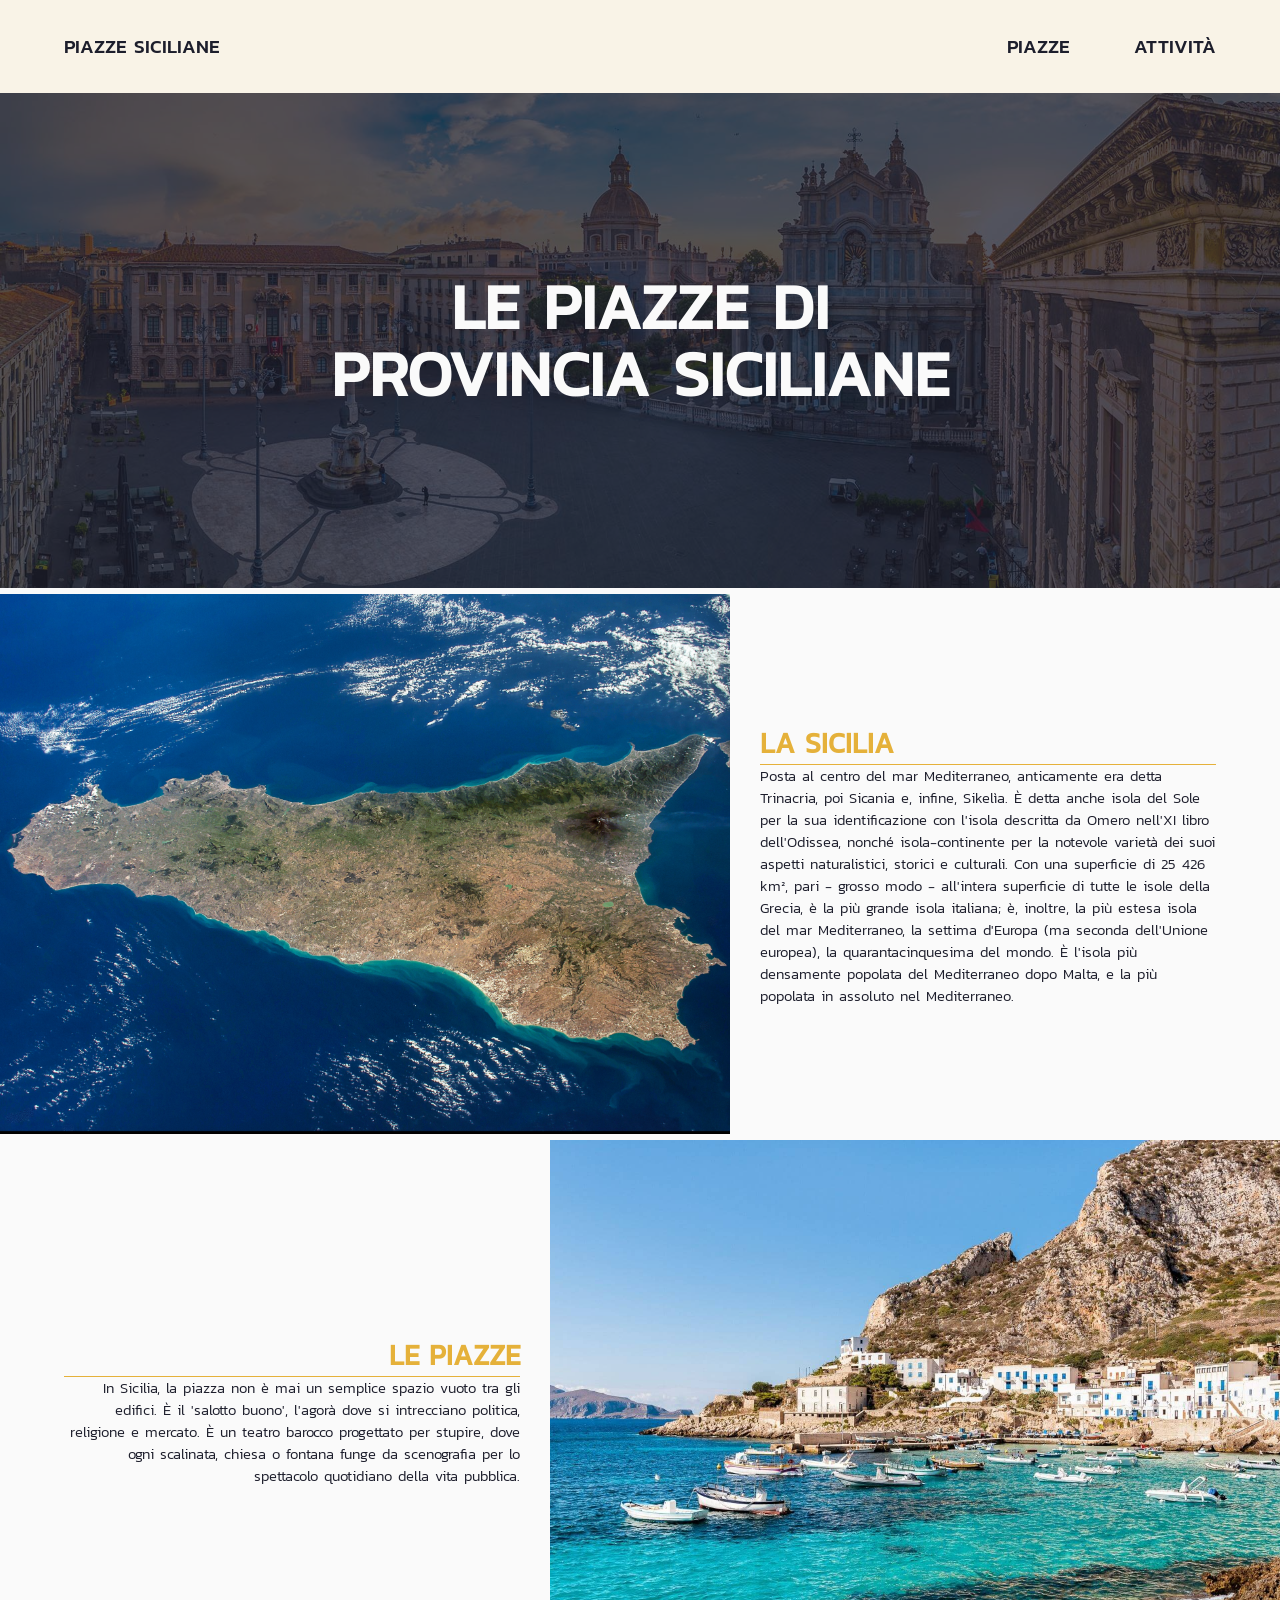
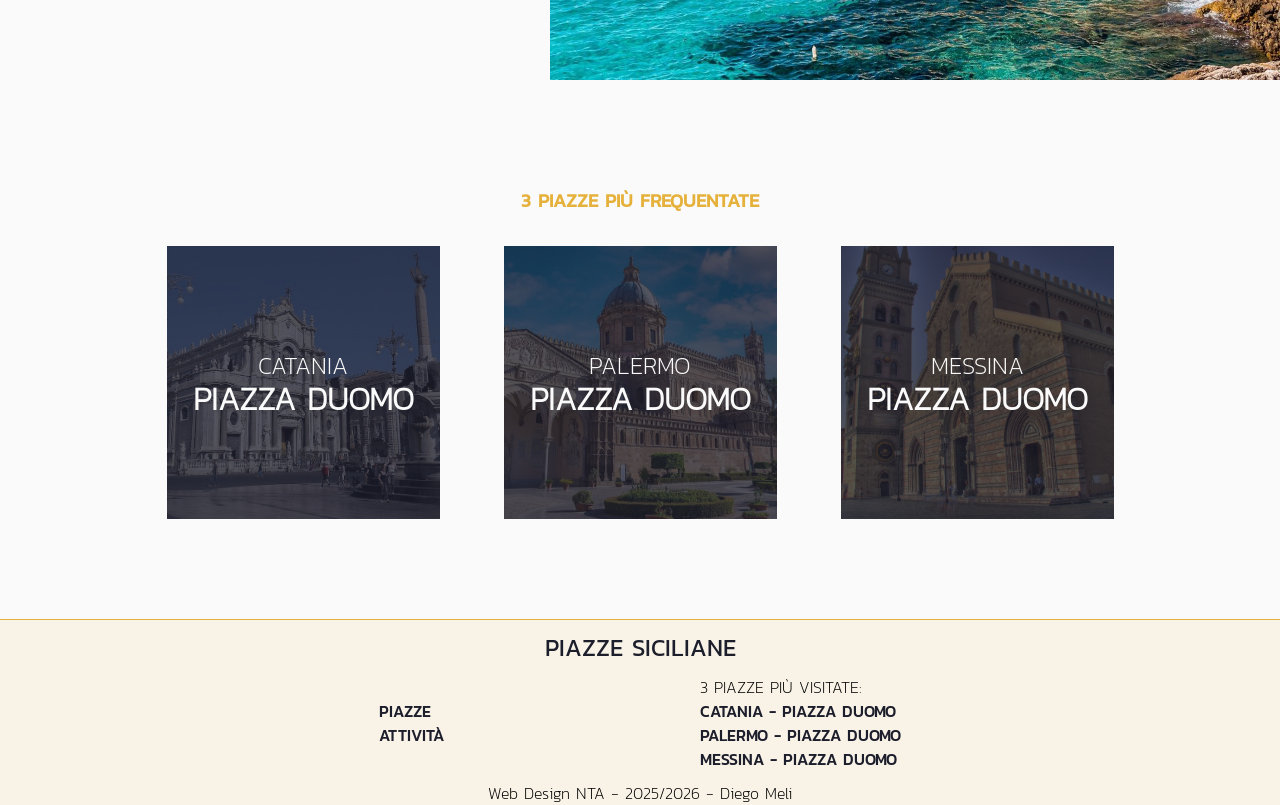
==== index.html @ 38289d0e "responsive" ====
<!DOCTYPE html>
<html lang="en">
<head>
    <meta charset="UTF-8">
    <meta name="viewport" content="width=device-width, initial-scale=1.0">
    <title>Home</title>
    <link rel="stylesheet" href="style.css">
</head>
<body>
    <nav>
        <div class="nav_logo">
            <a href="index.html">Piazze siciliane</a>
        </div>
        <div class="nav_link">
            <ul>
                <li><a href="piazze.html">Piazze</a></li>
                <li><a href="attivita.html">Attività</a></li>
            </ul>
        </div>
    </nav>
    <header>
        <img src="img/HOME_HERO.jpg" alt="">
        <h1>Le piazze di<br>provincia siciliane</h1>
    </header>
    <section class="info">
        <section class="info_dx">
            <img src="img/Cloudless_Sicily.jpg" alt="">
            <div class="info_dx_txt">
                <h1>La Sicilia</h1>
                <hr>
                <p>
                    Posta al centro del mar Mediterraneo, anticamente era detta Trinacria, poi Sicania e, infine, Sikelìa. 
                    È detta anche isola del Sole per la sua identificazione con l'isola descritta 
                    da Omero nell'XI libro dell'Odissea, nonché isola-continente per la notevole varietà dei suoi aspetti 
                    naturalistici, storici e culturali. Con una superficie di 25 426 km², pari - grosso modo - 
                    all'intera superficie di tutte le isole della Grecia, è la più grande isola italiana; 
                    è, inoltre, la più estesa isola del mar Mediterraneo, la settima d'Europa 
                    (ma seconda dell'Unione europea), la quarantacinquesima del mondo. 
                    È l'isola più densamente popolata del Mediterraneo dopo Malta, e la più popolata in 
                    assoluto nel Mediterraneo.
                </p>
            </div>
        </section>
        <section class="info_sx">
            <div class="info_sx_txt">
                <h1>Le piazze</h1>
                <hr>
                <p>
                    In Sicilia, la piazza non è mai un semplice spazio vuoto tra gli edifici. 
                    È il 'salotto buono', l'agorà dove si intrecciano politica, religione e mercato. 
                    È un teatro barocco progettato per stupire, dove ogni scalinata, chiesa o fontana funge 
                    da scenografia per lo spettacolo quotidiano della vita pubblica.
                </p>
            </div>
            <img src="img/visitare-la-sicilia.jpg" alt="">
        </section>
        <section class="piazze_importanti">
            <h1>3 Piazze più frequentate</h1>
            <div class="piazze">
                <article class="card">
                    <img src="img/piazzaduomocatania.jpg" alt="">
                    <a href="piazze/catania_piazza_duomo.html">
                        <p>Catania</p>
                        <h1>Piazza Duomo</h1>
                    </a>
                </article>
                <article class="card">
                    <img src="img/pianadellacattedralepalermo.jpg" alt="">
                    <a href="piazze/palermo_piana_cattedrale.html">
                        <p>Palermo</p>
                        <h1>Piazza Duomo</h1>
                    </a>
                </article>
                <article class="card">
                    <img src="img/piazzaduomomessina.webp" alt="">
                    <a href="piazze/messina_piazza_duomo.html">
                        <p>Messina</p>
                        <h1>Piazza Duomo</h1>
                    </a>
                </article>
            </div>
        </section>
    </section>
    <footer>
        <div class="footer_logo">
            <a href="index.html">Piazze siciliane</a>
        </div>
        <div class="footer_link">
            <div class="footer_link_pages">
                <a href="piazze.html">Piazze</a>
                <a href="attivita.html">Attività</a>
            </div>
            <div class="footer_link_piazze">
                <p>3 piazze più visitate:</p>
                <a href="">Catania - Piazza Duomo</a>
                <a href="">Palermo - Piazza Duomo</a>
                <a href="">Messina - Piazza Duomo</a>
            </div>
        </div>
        <p>Web Design NTA - 2025/2026 - Diego Meli</p>
    </footer>
</body>
</html>
---- style.css ----
@font-face {
    font-family: 'Kanit Regular';
    font-style: normal;
    font-weight: normal;
    src: local('Kanit Regular'), url('fonts/Kanit-Regular.woff') format('woff');
    }
    
    @font-face {
    font-family: 'Kanit ExtraLight';
    font-style: normal;
    font-weight: normal;
    src: local('Kanit ExtraLight'), url('fonts/Kanit-ExtraLight.woff') format('woff');
    }

    @font-face {
    font-family: 'Kanit Light';
    font-style: normal;
    font-weight: normal;
    src: local('Kanit Light'), url('fonts/Kanit-Light.woff') format('woff');
    }
    
    @font-face {
    font-family: 'Kanit Medium';
    font-style: normal;
    font-weight: normal;
    src: local('Kanit Medium'), url('fonts/Kanit-Medium.woff') format('woff');
    }
    
:root {
  --bg_color: #FAFAFA;
  --main_color: #1D1E2C;
  --secondary_color: #E5B13A;
}

* {
	box-sizing: border-box;
    -webkit-font-smoothing: antialiased;
    -moz-osx-font-smoothing: grayscale;
}

html {
	box-sizing: border-box; /* il comportamento di default è content-box, con border-box, larghezza e altezza includono anche il padding e i bordi, rendendo più intutivo il calcolo delle dimensioni */
    background-color: var(--bg_color);
}

body {
    margin: 0;
    font-family: 'Kanit Medium' ,system-ui, -apple-system, BlinkMacSystemFont, 'Segoe UI', Roboto, Oxygen, Ubuntu, Cantarell, 'Open Sans', 'Helvetica Neue', sans-serif;
}

h1, h2, h3, h4, h5, h6, p, ul, ol, hr {
    margin: 0;
    padding: 0;
}

ul {
    list-style-type: none;
}

img {
    max-width: 100%;
    display: block;
}

.contenitore {
	max-width: 1100px; /* o quello che volete */
	margin: 0 auto; /* per centrare quel contenitore nella pagina */
}

nav a {
    text-decoration: none;
    color: var(--main_color);
}

nav {
    text-transform: uppercase;
    display: flex;
    justify-content: space-between;
    align-items: center;
    padding: 32px 64px;
    font-size: 1.2rem;
    background-color: color-mix(in srgb, var(--secondary_color) 10%, transparent);
}

.nav_link ul {
    display: flex;
    gap: 64px;
}

.nav_link li:hover {
    text-decoration: underline;
}

header {
    position: relative;
    display: grid;
    grid-template-rows: 55vh;
    align-items: center;
    justify-content: center;
    overflow: hidden;
}

header img {
    grid-area: 1 / 1;
    width: 100%;
    object-fit: cover;
}

header h1 {
    grid-area: 1 / 1;
    z-index: 2;
    text-align: center;
    color: var(--bg_color);
    text-transform: uppercase;
    font-size: 5vw;
    line-height: 104%;
    letter-spacing: 0%;
    font-family: 'Kanit Regular' ,system-ui, -apple-system, BlinkMacSystemFont, 'Segoe UI', Roboto, Oxygen, Ubuntu, Cantarell, 'Open Sans', 'Helvetica Neue', sans-serif;
}

header::after {
    content: '';
    grid-area: 1 / 1;
    z-index: 1;
    width: 100%;
    height: 100%;
    background-color: color-mix(in srgb, var(--main_color) 75%, transparent);
}

.info {
    display: flex;
    flex-direction: column;
    gap: 6px;
    padding-top: 6px;
}

.info hr {
    background-color: var(--secondary_color);
    border: none;
    height: 1px;
}

.info_dx {
    display: flex;
    align-items: center;
    height: 60vh;
    gap: 30px;
    padding-right: 64px;
}

.info_dx img {
    height: 100%;
    width: 60%;
    object-fit: cover;
}

.info_dx_txt {
    width: 40%;
}

.info_sx {
    display: flex;
    align-items: center;
    justify-content: right;
    height: 60vh;
    gap: 30px;
    padding-left: 64px;
}

.info_sx img {
    height: 100%;
    width: 60%;
    object-fit: cover;
}

.info_sx_txt {
    text-align: right;
    width: 40%;
}

.info_dx_txt h1, .info_sx_txt h1 {
    font-family: 'Kanit Regular' ,system-ui, -apple-system, BlinkMacSystemFont, 'Segoe UI', Roboto, Oxygen, Ubuntu, Cantarell, 'Open Sans', 'Helvetica Neue', sans-serif;
    font-size: 2.2vw;
    text-transform: uppercase;
    color: var(--secondary_color);
    letter-spacing: 0%;
}

.info_dx_txt p, .info_sx_txt p {
    font-family: 'Kanit Light' ,system-ui, -apple-system, BlinkMacSystemFont, 'Segoe UI', Roboto, Oxygen, Ubuntu, Cantarell, 'Open Sans', 'Helvetica Neue', sans-serif;
    font-size: 1.15vw;
    color: var(--main_color);
    letter-spacing: 0%;
}

.piazze_importanti {
    display: flex;
    flex-direction: column;
    gap: 32px;
    align-items: center;
    justify-content: center;
    padding: 100px;
}

.piazze_importanti {
    text-transform: uppercase;
    color: var(--secondary_color);
    font-family: 'Kanit Regular', system-ui, -apple-system, BlinkMacSystemFont, 'Segoe UI', Roboto, Oxygen, Ubuntu, Cantarell, 'Open Sans', 'Helvetica Neue', sans-serif;
}

.piazze {
    display: flex;
    gap: 64px;
    align-items: center;
    justify-content: center;
}

.card {
    position: relative;
    height: 273px;
    width: 273px;
    display: grid;
    align-items: center;
    justify-content: center;
    transition: transform 0.4s ease;
}

.card::after {
    content: '';
    grid-area: 1 / 1;
    z-index: 1;
    width: 100%;
    height: 100%;
    background-color: color-mix(in srgb, var(--main_color) 75%, transparent);
    transition: transform 0.4s ease;
}

.card a {
    position: absolute;
    inset: 0;
    text-decoration: none;
    color: var(--bg_color);
    display: flex;
    flex-direction: column;
    justify-content: center;
    align-items: center;
    z-index: 2;
    font-family: 'Kanit ExtraLight', system-ui, -apple-system, BlinkMacSystemFont, 'Segoe UI', Roboto, Oxygen, Ubuntu, Cantarell, 'Open Sans', 'Helvetica Neue', sans-serif;
    transition: transform 0.4s ease;
}

.card a h1 {
    text-transform: uppercase;
    font-size: 2rem;
    text-align: center;
    line-height: 104%;
}

.card a p {
    font-size: 1.5rem;
}


.card img {
    grid-area: 1 / 1;
    height: 100%;
    width: 100%;
    object-fit: cover;
    transition: transform 0.4s ease;
}

.card:hover {
    transform: scale(1.05);
}

.menu {
    display: flex;
    gap: 64px;
}

menu {
    width: 35%;
    height: 100vh;
    position: sticky;
    top: 0;
    align-self: flex-start;
    max-height: 100vh;
    background-color: color-mix(in srgb, var(--secondary_color) 10%, transparent);
    display: flex;
    flex-direction: column;
    align-items: center;
    justify-content: center;
    gap: 16px;
    padding: 32px 0;
    border: 1px solid var(--secondary_color);
}

menu h1 {
    text-transform: uppercase;
    color: var(--secondary_color);
    font-family: 'Kanit Regular', system-ui, -apple-system, BlinkMacSystemFont, 'Segoe UI', Roboto, Oxygen, Ubuntu, Cantarell, 'Open Sans', 'Helvetica Neue', sans-serif;
}

menu hr {
    background-color: var(--secondary_color);
    border: none;
    height: 1px;
    width: 350px;
}

menu a {
    text-decoration: none;
    color: var(--main_color);
    font-size: 1.5rem;
    font-family: 'Kanit Light', system-ui, -apple-system, BlinkMacSystemFont, 'Segoe UI', Roboto, Oxygen, Ubuntu, Cantarell, 'Open Sans', 'Helvetica Neue', sans-serif;
}

menu a:hover {
    text-decoration: underline;
}

menu ul {
    display: flex;
    flex-direction: column;
    align-items: center;
    justify-content: center;
}

.lista_piazze {
    text-transform: uppercase;
    color: var(--secondary_color);
    padding: 32px 0;
    display: flex;
    flex-direction: column;
    gap: 32px;
}

.lista_piazze hr {
    background-color: var(--secondary_color);
    border: none;
    height: 1px;
}

.provincia {
    display: flex;
    flex-direction: column;
    gap: 24px;
}

.cards {
    display: flex;
    gap: 12px;
}

footer {
    background-color: color-mix(in srgb, var(--secondary_color) 10%, transparent);
    display: flex;
    flex-direction: column;
    align-items: center;
    justify-content: center;
    border-top: 1px solid var(--secondary_color);
}

footer a {
    text-decoration: none;
    text-transform: uppercase;
    color: var(--main_color);
}

.footer_logo {
    padding: 10px 0 0 0;
    font-size: 1.5rem;
    font-family: 'Kanit Regular', system-ui, -apple-system, BlinkMacSystemFont, 'Segoe UI', Roboto, Oxygen, Ubuntu, Cantarell, 'Open Sans', 'Helvetica Neue', sans-serif;
}

.footer_link {
    display: flex;
    align-items: center;
    justify-content: center;
    gap: 256px;
    padding: 10px 0;
}

.footer_link a:hover {
    text-decoration: underline;
}

.footer_link_pages {
    display: flex;
    flex-direction: column;
}

.footer_link_piazze {
    display: flex;
    flex-direction: column;
    text-transform: uppercase;
}

footer p {
    font-family: 'Kanit ExtraLight', system-ui, -apple-system, BlinkMacSystemFont, 'Segoe UI', Roboto, Oxygen, Ubuntu, Cantarell, 'Open Sans', 'Helvetica Neue', sans-serif;
}

@media (max-width:600px) /* o la misura che volete */  {
    
}
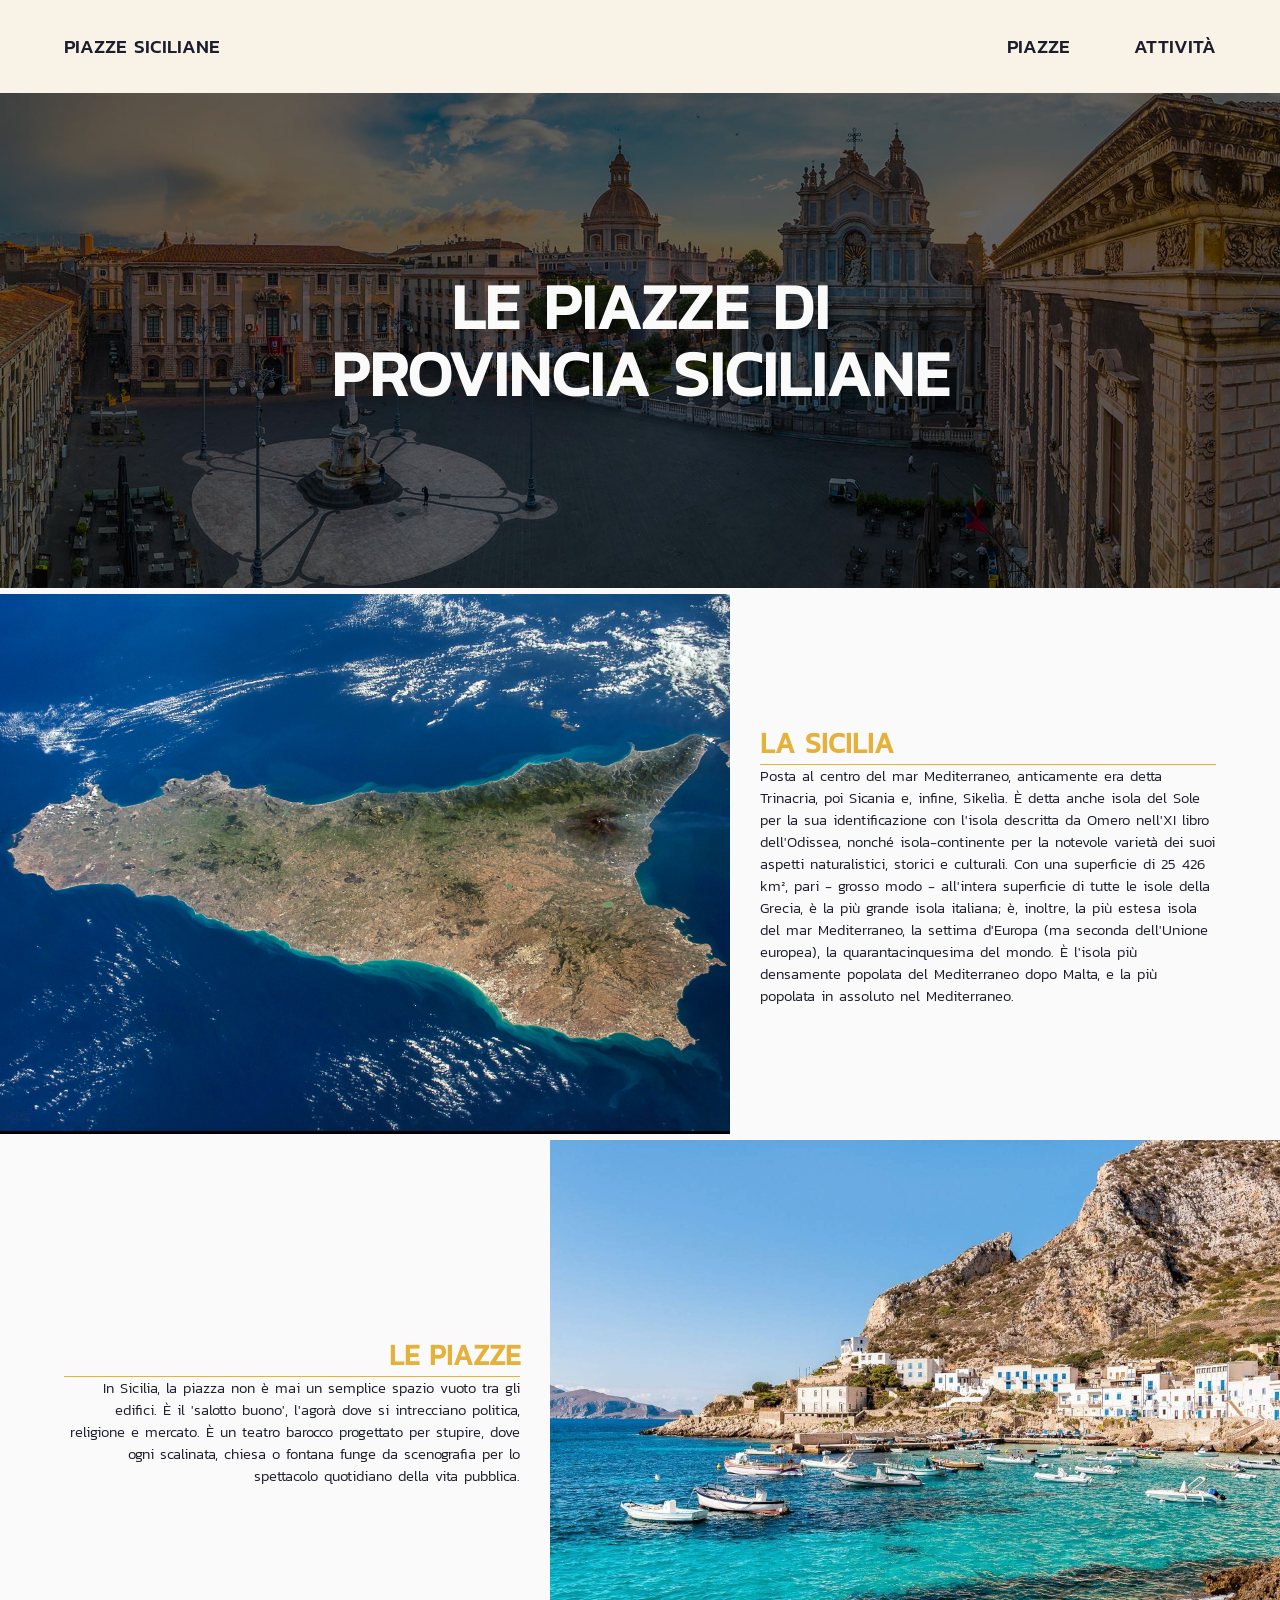
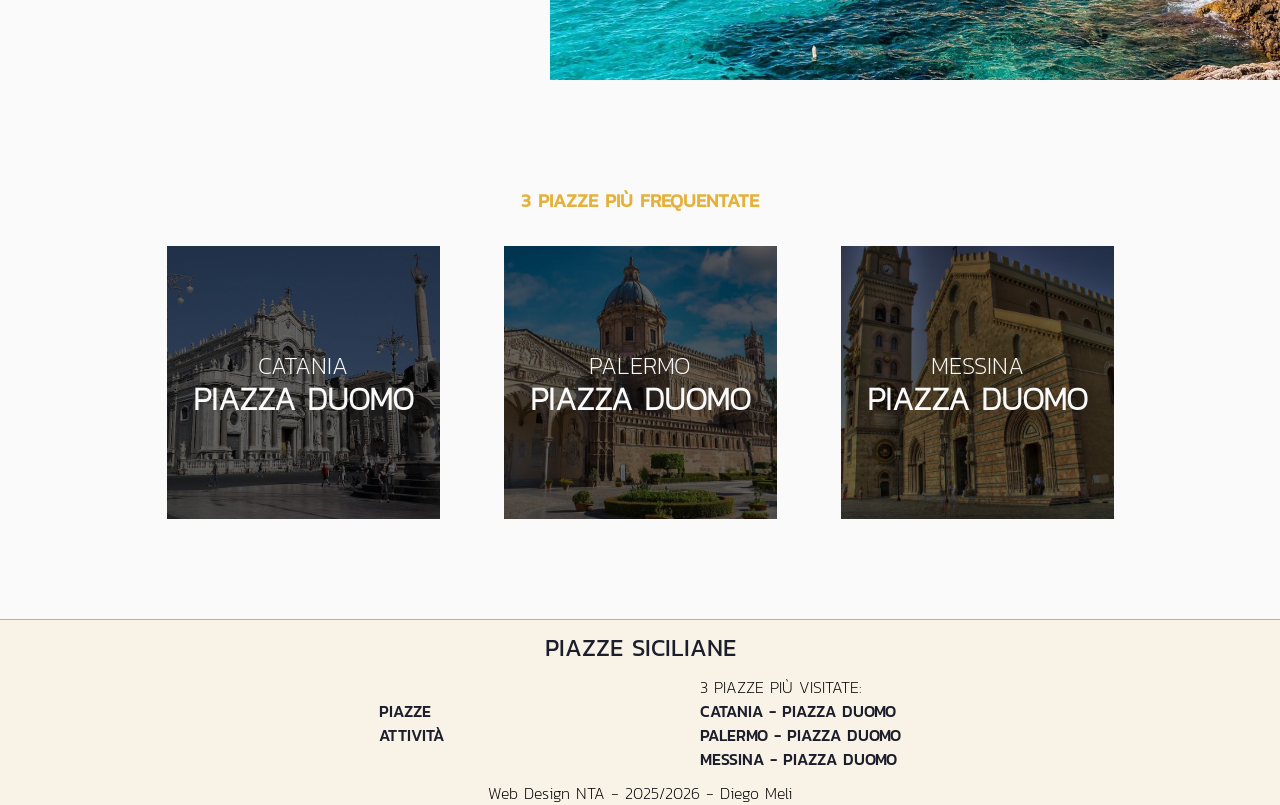
==== commit 338372d3: "header nuovo" ====
--- a/index.html
+++ b/index.html
@@ -19,7 +19,7 @@
         </div>
     </nav>
     <header>
-        <img src="img/HOME_HERO.jpg" alt="">
+        <img src="img/header/HOME_HEADER.jpg" alt="">
         <h1>Le piazze di<br>provincia siciliane</h1>
     </header>
     <section class="info">
@@ -58,21 +58,21 @@
             <h1>3 Piazze più frequentate</h1>
             <div class="piazze">
                 <article class="card">
-                    <img src="img/piazzaduomocatania.jpg" alt="">
+                    <img src="img/piazze/piazzaduomocatania.jpg" alt="">
                     <a href="piazze/catania_piazza_duomo.html">
                         <p>Catania</p>
                         <h1>Piazza Duomo</h1>
                     </a>
                 </article>
                 <article class="card">
-                    <img src="img/pianadellacattedralepalermo.jpg" alt="">
+                    <img src="img/piazze/pianadellacattedralepalermo.jpg" alt="">
                     <a href="piazze/palermo_piana_cattedrale.html">
                         <p>Palermo</p>
                         <h1>Piazza Duomo</h1>
                     </a>
                 </article>
                 <article class="card">
-                    <img src="img/piazzaduomomessina.webp" alt="">
+                    <img src="img/piazze/piazzaduomomessina.webp" alt="">
                     <a href="piazze/messina_piazza_duomo.html">
                         <p>Messina</p>
                         <h1>Piazza Duomo</h1>
--- a/style.css
+++ b/style.css
@@ -124,7 +124,7 @@
     z-index: 1;
     width: 100%;
     height: 100%;
-    background-color: color-mix(in srgb, var(--main_color) 75%, transparent);
+    background-color: color-mix(in srgb, black 60%, transparent);
 }
 
 .info {
@@ -213,6 +213,11 @@
     gap: 64px;
     align-items: center;
     justify-content: center;
+}
+
+.lista_card {
+    display: flex;
+    gap: 18px;
 }
 
 .card {
@@ -231,7 +236,7 @@
     z-index: 1;
     width: 100%;
     height: 100%;
-    background-color: color-mix(in srgb, var(--main_color) 75%, transparent);
+    background-color: color-mix(in srgb, black 60%, transparent);
     transition: transform 0.4s ease;
 }
 
@@ -275,7 +280,6 @@
 
 .menu {
     display: flex;
-    gap: 64px;
 }
 
 menu {
@@ -333,6 +337,7 @@
     display: flex;
     flex-direction: column;
     gap: 32px;
+    margin: auto;
 }
 
 .lista_piazze hr {
@@ -344,7 +349,7 @@
 .provincia {
     display: flex;
     flex-direction: column;
-    gap: 24px;
+    gap: 18px;
 }
 
 .cards {
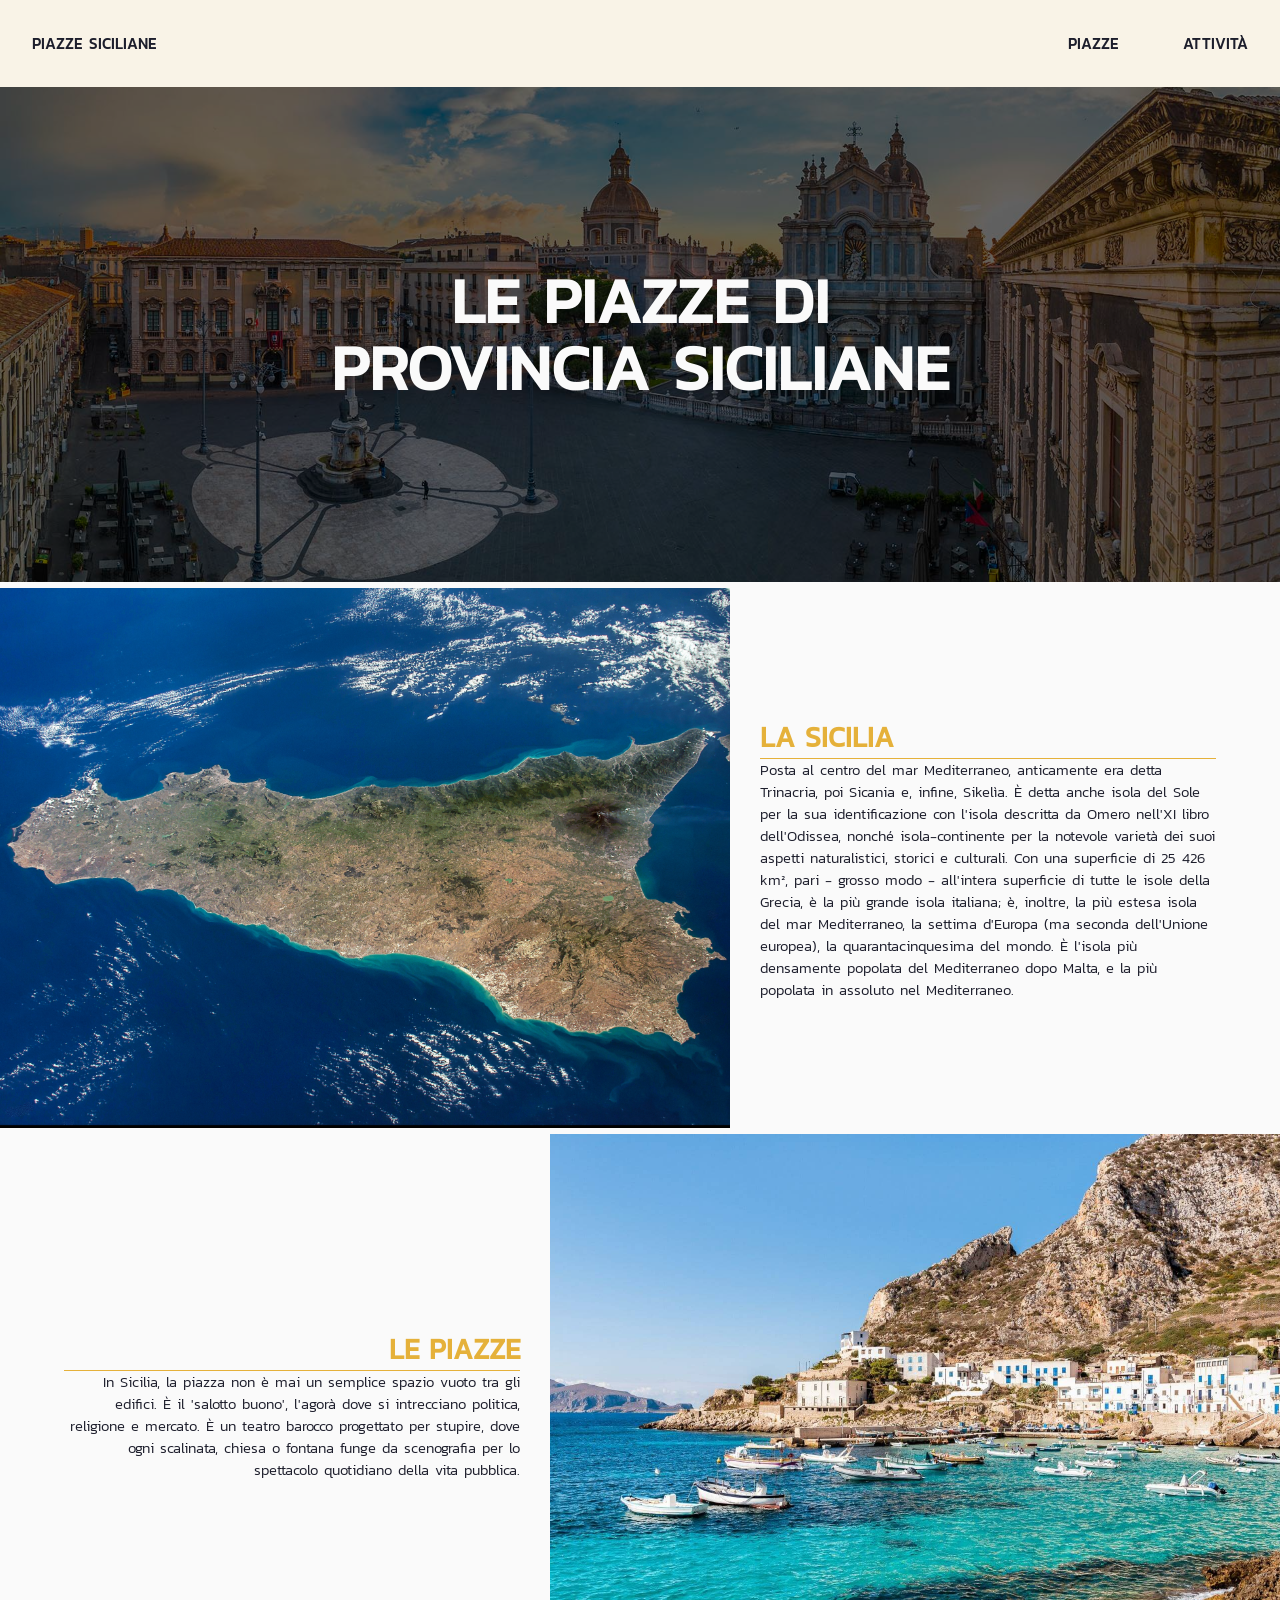
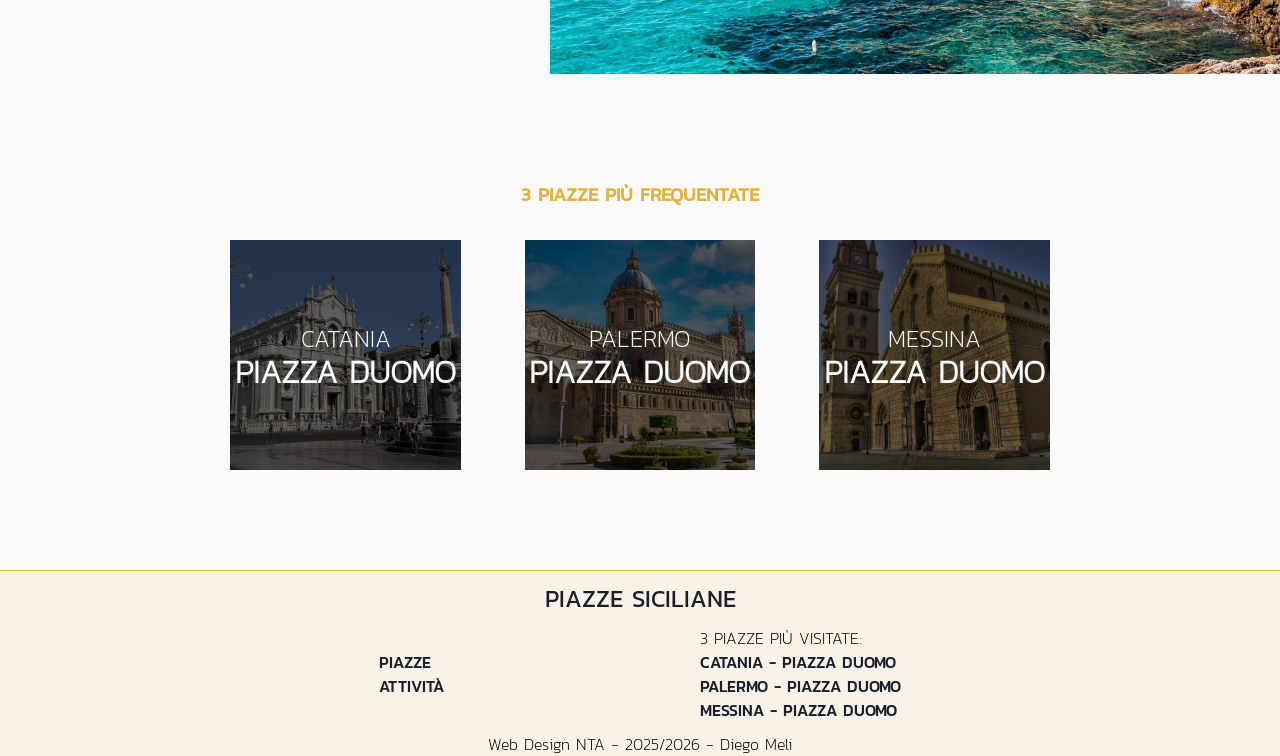
==== commit e0f2605c: "responsive home 600px" ====
--- a/index.html
+++ b/index.html
@@ -17,6 +17,23 @@
                 <li><a href="attivita.html">Attività</a></li>
             </ul>
         </div>
+
+    <input type="checkbox" id="burger_toggle" class="burger_toggle">
+
+    <label for="burger_toggle" class="burger">
+        <img src="img/BURGER_MENU.svg" alt="Menu">
+    </label>
+
+    <div class="overlay">
+        <label for="burger_toggle" class="overlay_close">
+            <img src="img/CLOSE.svg" alt="Chiudi">
+        </label>
+        <ul>
+            <li><a href="piazze.html">Piazze</a></li>
+            <li><a href="attivita.html">Attività</a></li>
+        </ul>
+    </div>
+
     </nav>
     <header>
         <img src="img/header/HOME_HEADER.jpg" alt="">
--- a/style.css
+++ b/style.css
@@ -77,8 +77,8 @@
     display: flex;
     justify-content: space-between;
     align-items: center;
-    padding: 32px 64px;
-    font-size: 1.2rem;
+    padding: 32px 32px;
+    font-size: 1.2vw;
     background-color: color-mix(in srgb, var(--secondary_color) 10%, transparent);
 }
 
@@ -89,12 +89,74 @@
 
 .nav_link li:hover {
     text-decoration: underline;
+}
+
+.burger_toggle {
+    display: none;
+}
+
+.burger {
+    display: none;
+}
+
+.burger img {
+    width: 28px;
+    height: 28px;
+}
+
+.overlay {
+    position: fixed;
+    inset: 0;
+    background-color: var(--main_color);
+    z-index: 100;
+    display: flex;
+    flex-direction: column;
+    align-items: center;
+    justify-content: center;
+    gap: 48px;
+    opacity: 0;
+    pointer-events: none;
+    transition: opacity 0.4s ease;
+}
+
+.burger_toggle:checked ~ .overlay {
+    opacity: 1;
+    pointer-events: all;
+}
+
+.overlay ul {
+    display: flex;
+    flex-direction: column;
+    align-items: center;
+    gap: 32px;
+}
+
+.overlay a {
+    text-decoration: none;
+    color: var(--bg_color);
+    font-size: 8vw;
+    text-transform: uppercase;
+    font-family: 'Kanit Light', system-ui, sans-serif;
+}
+
+.overlay_close {
+    position: absolute;
+    top: 32px;
+    right: 40px;
+    color: var(--bg_color);
+    font-size: 2rem;
+}
+
+.overlay_close img {
+    width: 28px;
+    height: 28px;
 }
 
 header {
     position: relative;
     display: grid;
     grid-template-rows: 55vh;
+    grid-template-columns: 100vw;
     align-items: center;
     justify-content: center;
     overflow: hidden;
@@ -103,6 +165,7 @@
 header img {
     grid-area: 1 / 1;
     width: 100%;
+    height: 100%;
     object-fit: cover;
 }
 
@@ -222,8 +285,8 @@
 
 .card {
     position: relative;
-    height: 273px;
-    width: 273px;
+    height: 18vw;
+    width: 18vw;
     display: grid;
     align-items: center;
     justify-content: center;
@@ -406,5 +469,121 @@
 }
 
 @media (max-width:600px) /* o la misura che volete */  {
-    
+
+    nav {
+        font-size: 5vw;
+        flex-direction: row;
+        justify-content: space-between;
+        align-items: center;
+    }
+
+    .nav_link {
+        display: none;
+    }
+
+    .burger {
+        display: block;
+    }
+
+    header {
+        grid-template-rows: 30vh;
+    }
+
+    header h1 {
+        font-size: 12vw;
+        text-align: center;
+    }
+
+    header img {
+        object-fit: cover;
+        object-position: center center;
+    }
+
+    .info {
+        gap: 24px;
+    }
+
+    .info_dx {
+        flex-direction: column;
+        height: auto;
+        gap: 0;
+        padding: 0;
+        justify-content: center;
+    }
+
+    .info_dx img {
+        height: 30vh;
+        width: 100%;
+        object-fit: cover;
+    }
+
+    .info_dx_txt {
+        width: 100%;
+        padding: 20px 20px;
+    }
+
+    .info_sx {
+        flex-direction: column-reverse;
+        height: auto;
+        gap: 0;
+        padding: 0;
+        justify-content: center;
+    }
+
+    .info_sx img {
+        height: 30vh;
+        width: 100%;
+        object-fit: cover;
+    }
+
+    .info_sx_txt {
+        width: 100%;
+        text-align: left;
+        padding: 20px 20px;
+    }
+
+    .info_dx_txt h1, .info_sx_txt h1 {
+        font-size: 10vw;
+    }
+
+    .info_dx_txt p, .info_sx_txt p {
+        font-size: 4vw;
+    }
+
+    .piazze {
+        flex-direction: column;
+        gap: 15px;
+    }
+
+    .piazze_importanti {
+        padding: 0 0 64px 0;
+    }
+
+    .piazze_importanti  h1{
+        font-size: 10vw;
+        text-align: center;
+    }
+
+    .card {
+        width: 60vw;
+        height: 60vw;
+    }
+
+    .footer_logo {
+        font-size: 6.5vw;
+    }
+
+    .footer_link {
+        flex-direction: column;
+        align-items: center;
+        justify-content: center;
+        gap: 0;
+        text-align: center;
+        font-size: 4vw;
+    }
+
+    .footer_link_piazze {
+        flex-direction: column;
+        text-transform: uppercase;
+    }
 }
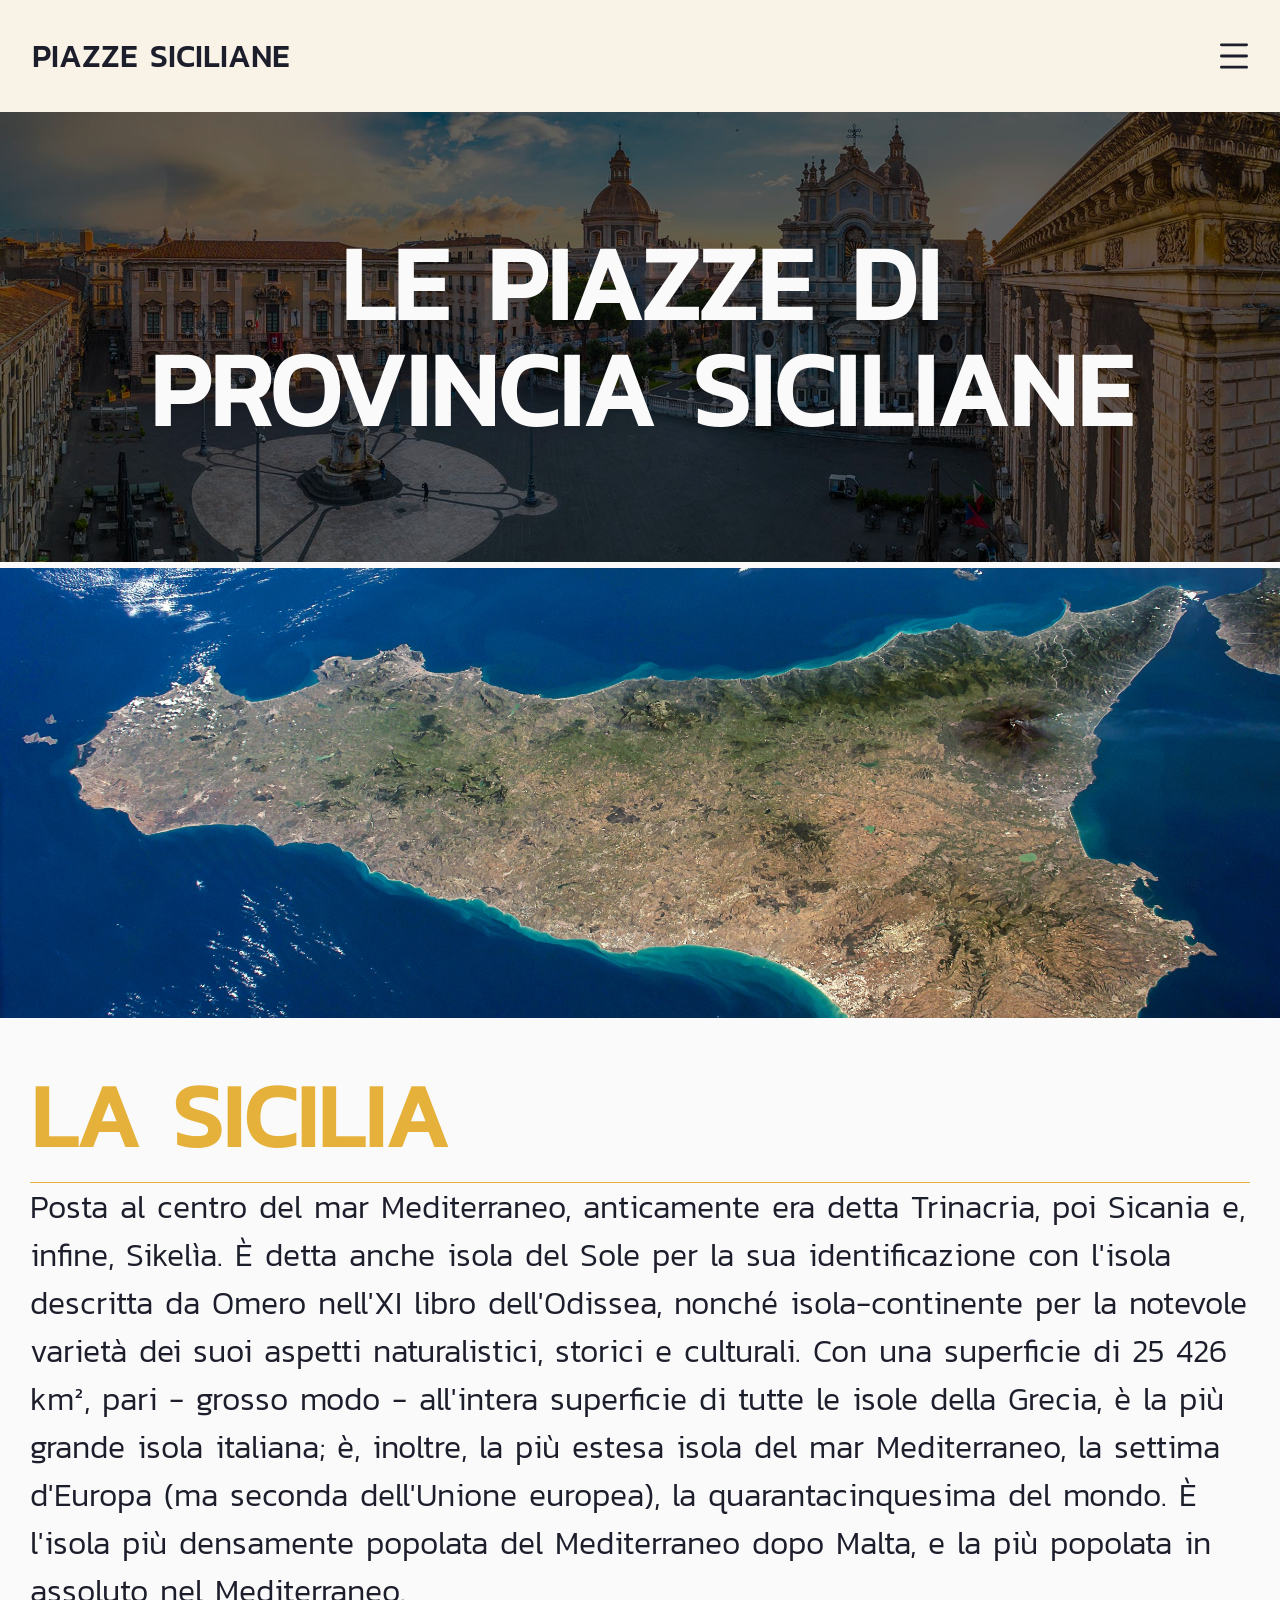
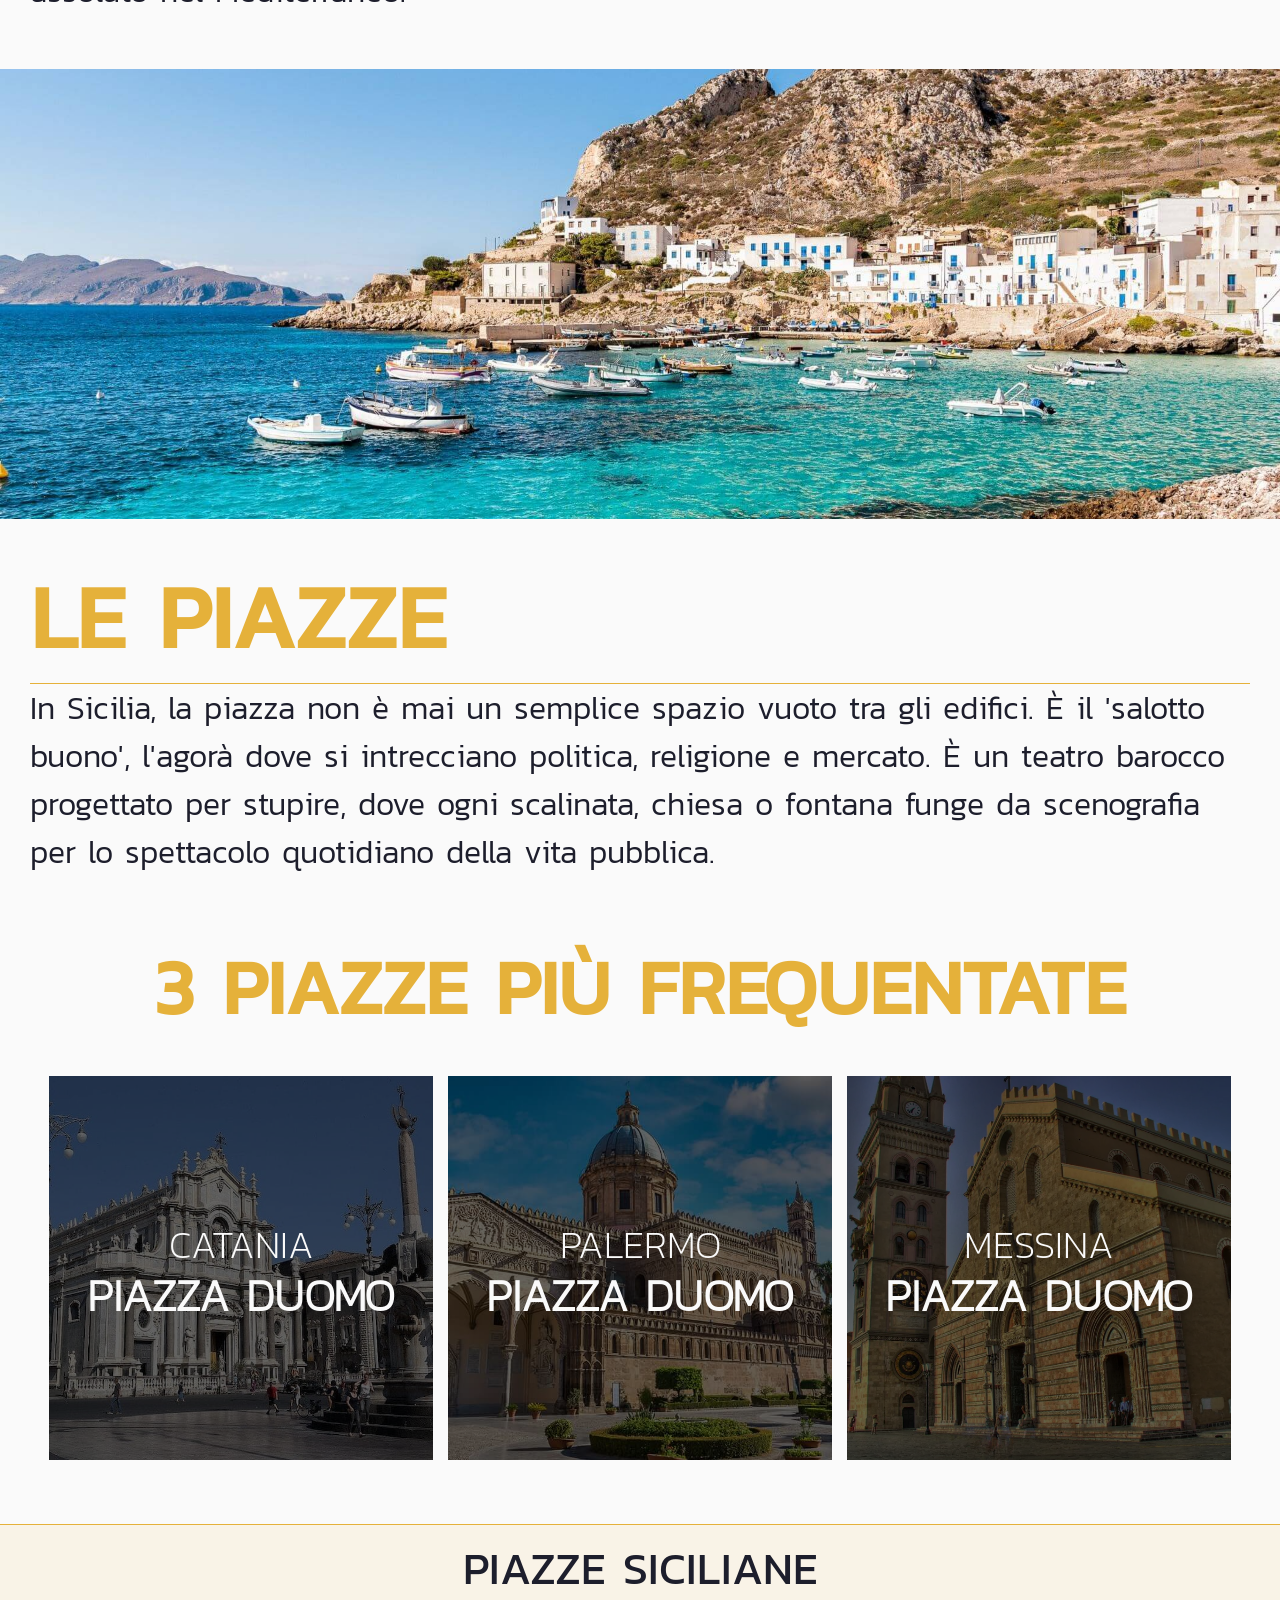
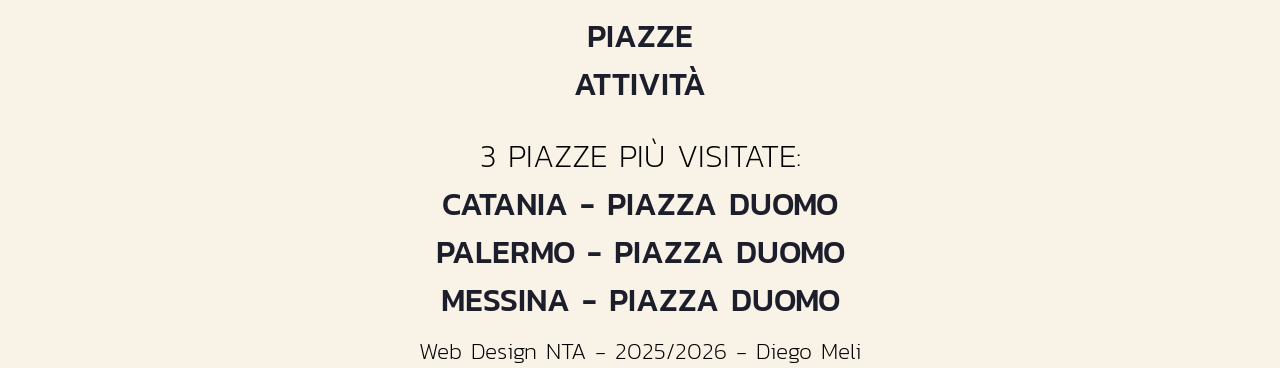
==== commit 27307a02: "responsive" ====
--- a/index.html
+++ b/index.html
@@ -18,21 +18,21 @@
             </ul>
         </div>
 
-    <input type="checkbox" id="burger_toggle" class="burger_toggle">
+        <input type="checkbox" id="burger_toggle" class="burger_toggle">
 
-    <label for="burger_toggle" class="burger">
-        <img src="img/BURGER_MENU.svg" alt="Menu">
-    </label>
+        <label for="burger_toggle" class="burger">
+            <img src="img/BURGER_MENU.svg" alt="Menu">
+        </label>
 
-    <div class="overlay">
-        <label for="burger_toggle" class="overlay_close">
-            <img src="img/CLOSE.svg" alt="Chiudi">
-        </label>
-        <ul>
-            <li><a href="piazze.html">Piazze</a></li>
-            <li><a href="attivita.html">Attività</a></li>
-        </ul>
-    </div>
+        <div class="overlay">
+            <label for="burger_toggle" class="overlay_close">
+                <img src="img/CLOSE.svg" alt="Chiudi">
+            </label>
+            <ul>
+                <li><a href="piazze.html">Piazze</a></li>
+                <li><a href="attivita.html">Attività</a></li>
+            </ul>
+        </div>
 
     </nav>
     <header>
--- a/style.css
+++ b/style.css
@@ -468,10 +468,9 @@
     font-family: 'Kanit ExtraLight', system-ui, -apple-system, BlinkMacSystemFont, 'Segoe UI', Roboto, Oxygen, Ubuntu, Cantarell, 'Open Sans', 'Helvetica Neue', sans-serif;
 }
 
-@media (max-width:600px) /* o la misura che volete */  {
-
-    nav {
-        font-size: 5vw;
+@media (max-width:1300px) /* o la misura che volete */  {
+        nav {
+        font-size: 2.5vw;
         flex-direction: row;
         justify-content: space-between;
         align-items: center;
@@ -485,12 +484,16 @@
         display: block;
     }
 
+    .overlay a {
+        font-size: 4vw;
+    }
+
     header {
-        grid-template-rows: 30vh;
+        grid-template-rows: 50vh;
     }
 
     header h1 {
-        font-size: 12vw;
+        font-size: 8vw;
         text-align: center;
     }
 
@@ -512,14 +515,14 @@
     }
 
     .info_dx img {
-        height: 30vh;
+        height: 50vh;
         width: 100%;
         object-fit: cover;
     }
 
     .info_dx_txt {
         width: 100%;
-        padding: 20px 20px;
+        padding: 30px 30px;
     }
 
     .info_sx {
@@ -531,6 +534,271 @@
     }
 
     .info_sx img {
+        height: 50vh;
+        width: 100%;
+        object-fit: cover;
+    }
+
+    .info_sx_txt {
+        width: 100%;
+        text-align: left;
+        padding: 30px 30px;
+    }
+
+    .info_dx_txt h1, .info_sx_txt h1 {
+        font-size: 7vw;
+    }
+
+    .info_dx_txt p, .info_sx_txt p {
+        font-size: 2.5vw;
+    }
+
+    .piazze {
+        gap: 15px;
+    }
+
+    .piazze_importanti {
+        padding: 0 0 64px 0;
+    }
+
+    .piazze_importanti  h1{
+        font-size: 6vw;
+        text-align: center;
+    }
+
+    .card {
+        width: 30vw;
+        height: 30vw;
+    }
+
+    .card a h1 {
+        text-transform: uppercase;
+        font-size: 3.5vw;
+        text-align: center;
+        line-height: 104%;
+    }
+
+    .card a p {
+        font-size: 3vw;
+    }
+
+    .footer_logo {
+        font-size: 3.5vw;
+    }
+
+    .footer_link {
+        flex-direction: column;
+        align-items: center;
+        justify-content: center;
+        gap: 24px;
+        text-align: center;
+        font-size: 2.5vw;
+    }
+
+    footer p {
+        font-size: 1.8vw;
+    }
+
+    footer p:nth-child(1) {
+        font-size: 2.5vw;
+    }
+
+    .footer_link_piazze {
+        flex-direction: column;
+        text-transform: uppercase;
+    }
+}
+
+@media only screen and (orientation: landscape) and (max-width: 926px) {
+
+    nav {
+        font-size: 2.5vw;
+        flex-direction: row;
+        justify-content: space-between;
+        align-items: center;
+    }
+
+    .nav_link {
+        display: none;
+    }
+
+    .burger {
+        display: block;
+    }
+
+    .overlay a {
+        font-size: 4vw;
+    }
+
+    header {
+        grid-template-rows: 80vh;
+    }
+
+    header h1 {
+        font-size: 7vw;
+        text-align: center;
+    }
+
+    header img {
+        object-fit: cover;
+        object-position: center center;
+    }
+
+    .info {
+        gap: 24px;
+    }
+
+    .info_dx {
+        flex-direction: column;
+        height: auto;
+        gap: 0;
+        padding: 0;
+        justify-content: center;
+    }
+
+    .info_dx img {
+        height: 60vh;
+        width: 100%;
+        object-fit: cover;
+    }
+
+    .info_dx_txt {
+        width: 100%;
+        padding: 20px 20px;
+    }
+
+    .info_sx {
+        flex-direction: column-reverse;
+        height: auto;
+        gap: 0;
+        padding: 0;
+        justify-content: center;
+    }
+
+    .info_sx img {
+        height: 60vh;
+        width: 100%;
+        object-fit: cover;
+    }
+
+    .info_sx_txt {
+        width: 100%;
+        text-align: left;
+        padding: 20px 20px;
+    }
+
+    .info_dx_txt h1, .info_sx_txt h1 {
+        font-size: 5vw;
+    }
+
+    .info_dx_txt p, .info_sx_txt p {
+        font-size: 1.5vw;
+    }
+
+    .piazze {
+        gap: 15px;
+    }
+
+    .piazze_importanti {
+        padding: 0 0 64px 0;
+    }
+
+    .piazze_importanti  h1{
+        font-size: 6vw;
+        text-align: center;
+    }
+
+    .card {
+        width: 30vw;
+        height: 30vw;
+    }
+
+    .footer_logo {
+        font-size: 3.5vw;
+    }
+
+    .footer_link {
+        flex-direction: column;
+        align-items: center;
+        justify-content: center;
+        gap: 12px;
+        text-align: center;
+        font-size: 2.5vw;
+    }
+
+    .footer_link_piazze {
+        flex-direction: column;
+        text-transform: uppercase;
+    }
+}
+
+@media (max-width:600px) /* o la misura che volete */  {
+
+    nav {
+        font-size: 5vw;
+        flex-direction: row;
+        justify-content: space-between;
+        align-items: center;
+    }
+
+    .nav_link {
+        display: none;
+    }
+
+    .burger {
+        display: block;
+    }
+
+    .overlay a {
+        font-size: 7vw;
+    }
+
+    header {
+        grid-template-rows: 50vh;
+    }
+
+    header h1 {
+        font-size: 12vw;
+        text-align: center;
+    }
+
+    header img {
+        object-fit: cover;
+        object-position: center center;
+    }
+
+    .info {
+        gap: 24px;
+    }
+
+    .info_dx {
+        flex-direction: column;
+        height: auto;
+        gap: 0;
+        padding: 0;
+        justify-content: center;
+    }
+
+    .info_dx img {
+        height: 30vh;
+        width: 100%;
+        object-fit: cover;
+    }
+
+    .info_dx_txt {
+        width: 100%;
+        padding: 20px 20px;
+    }
+
+    .info_sx {
+        flex-direction: column-reverse;
+        height: auto;
+        gap: 0;
+        padding: 0;
+        justify-content: center;
+    }
+
+    .info_sx img {
         height: 30vh;
         width: 100%;
         object-fit: cover;
@@ -577,7 +845,7 @@
         flex-direction: column;
         align-items: center;
         justify-content: center;
-        gap: 0;
+        gap: 12px;
         text-align: center;
         font-size: 4vw;
     }
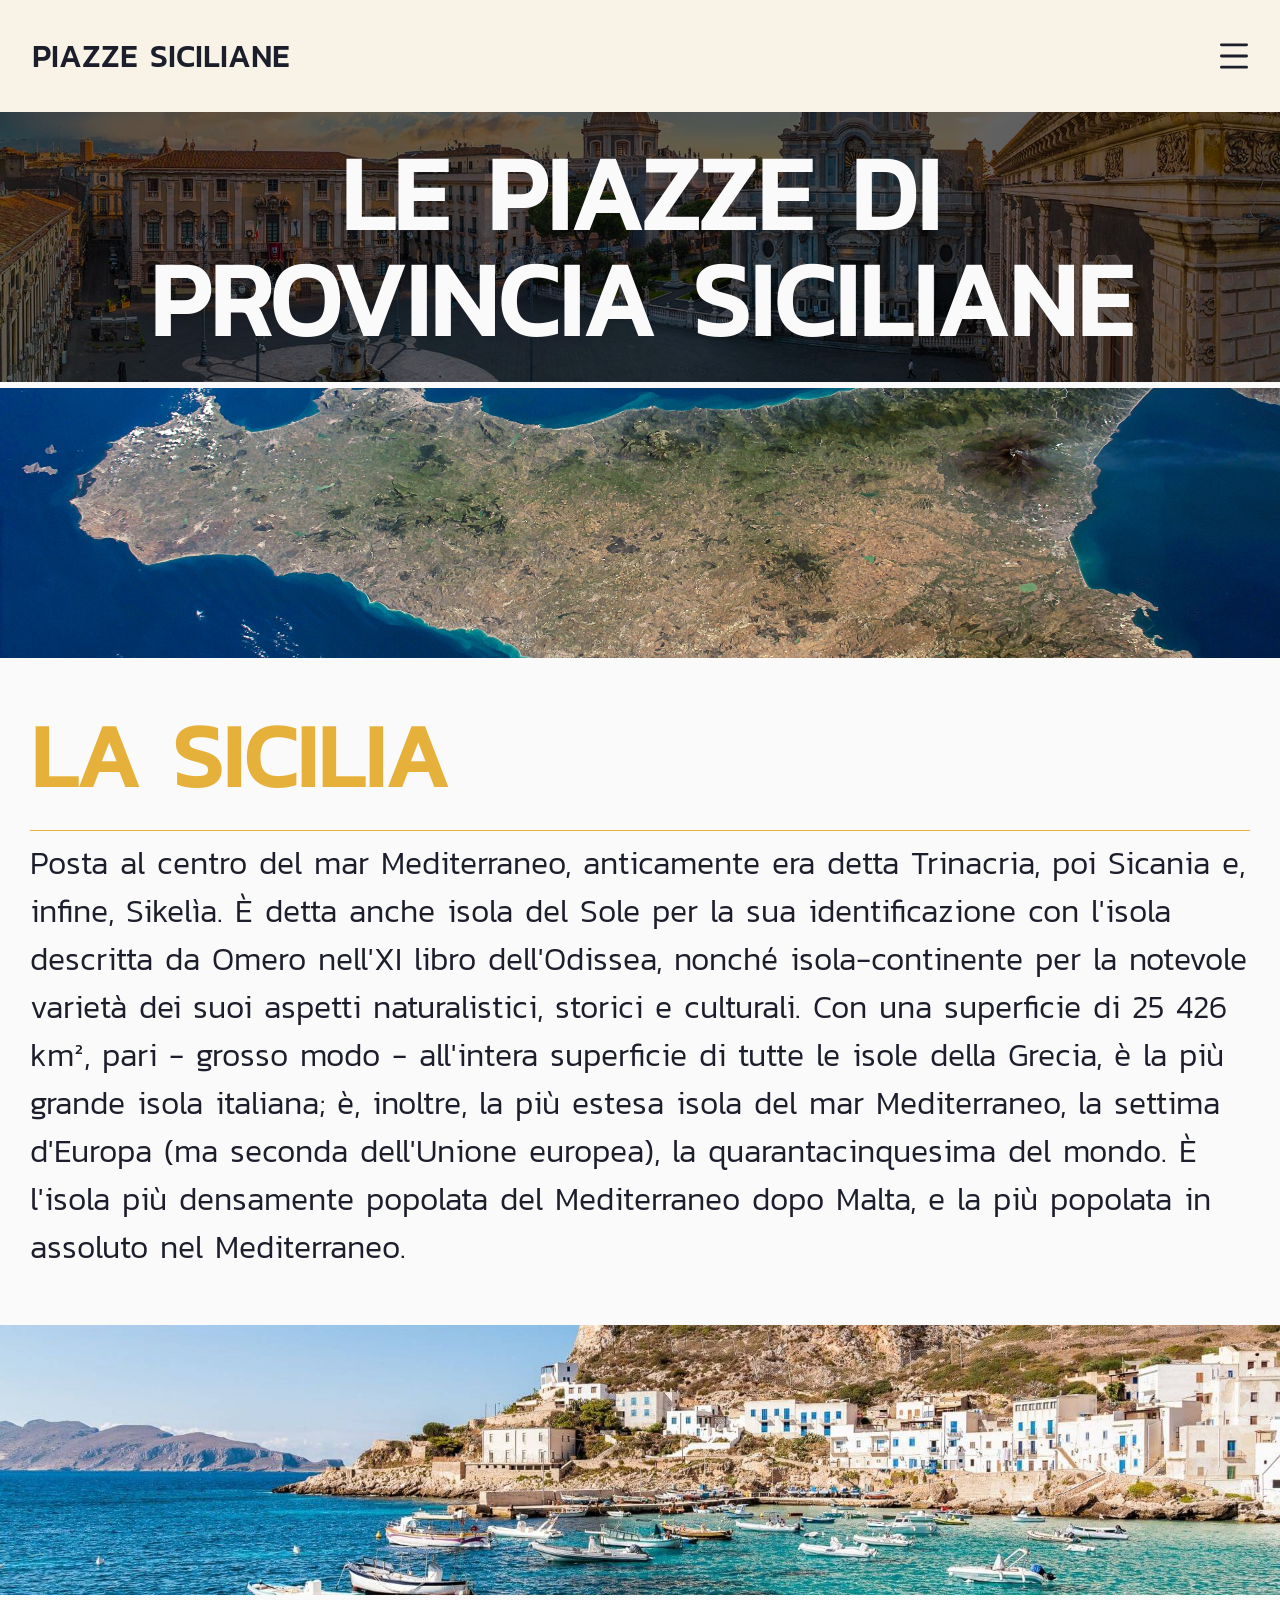
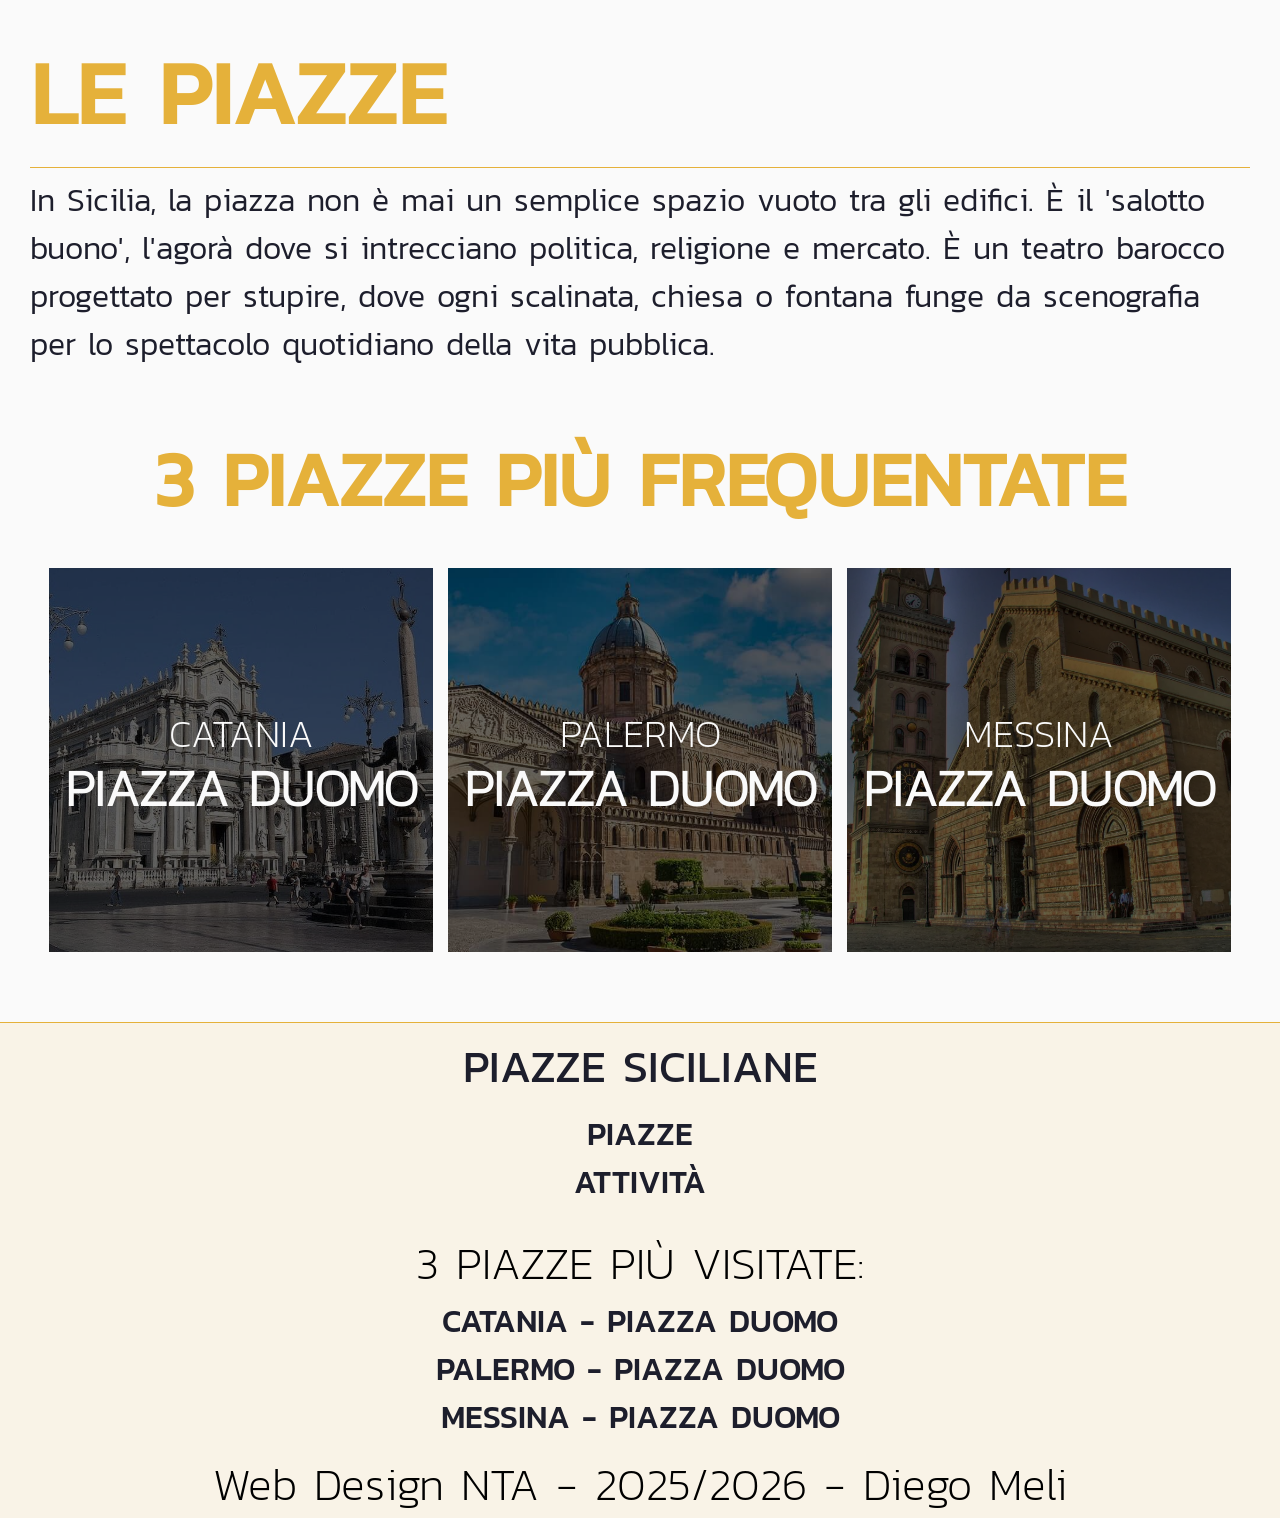
==== commit 5a4f65a2: "finito" ====
--- a/index.html
+++ b/index.html
@@ -109,9 +109,9 @@
             </div>
             <div class="footer_link_piazze">
                 <p>3 piazze più visitate:</p>
-                <a href="">Catania - Piazza Duomo</a>
-                <a href="">Palermo - Piazza Duomo</a>
-                <a href="">Messina - Piazza Duomo</a>
+                <a href="piazze/catania_piazza_duomo.html">Catania - Piazza Duomo</a>
+                <a href="piazze/palermo_piana_cattedrale.html">Palermo - Piazza Duomo</a>
+                <a href="piazze/messina_piazza_duomo.html">Messina - Piazza Duomo</a>
             </div>
         </div>
         <p>Web Design NTA - 2025/2026 - Diego Meli</p>
--- a/style.css
+++ b/style.css
@@ -41,6 +41,7 @@
 html {
 	box-sizing: border-box; /* il comportamento di default è content-box, con border-box, larghezza e altezza includono anche il padding e i bordi, rendendo più intutivo il calcolo delle dimensioni */
     background-color: var(--bg_color);
+    scroll-behavior: smooth;
 }
 
 body {
@@ -195,6 +196,7 @@
     flex-direction: column;
     gap: 6px;
     padding-top: 6px;
+    padding-bottom: 6px;
 }
 
 .info hr {
@@ -219,6 +221,9 @@
 
 .info_dx_txt {
     width: 40%;
+    display: flex;
+    flex-direction: column;
+    gap: 8px;
 }
 
 .info_sx {
@@ -239,6 +244,9 @@
 .info_sx_txt {
     text-align: right;
     width: 40%;
+    display: flex;
+    flex-direction: column;
+    gap: 8px;
 }
 
 .info_dx_txt h1, .info_sx_txt h1 {
@@ -291,6 +299,7 @@
     align-items: center;
     justify-content: center;
     transition: transform 0.4s ease;
+    overflow: hidden;
 }
 
 .card::after {
@@ -319,15 +328,14 @@
 
 .card a h1 {
     text-transform: uppercase;
-    font-size: 2rem;
+    font-size: 2vw;
     text-align: center;
     line-height: 104%;
 }
 
 .card a p {
-    font-size: 1.5rem;
-}
-
+    font-size: 1.5vw;
+}
 
 .card img {
     grid-area: 1 / 1;
@@ -378,7 +386,7 @@
 menu a {
     text-decoration: none;
     color: var(--main_color);
-    font-size: 1.5rem;
+    font-size: 1.5vw;
     font-family: 'Kanit Light', system-ui, -apple-system, BlinkMacSystemFont, 'Segoe UI', Roboto, Oxygen, Ubuntu, Cantarell, 'Open Sans', 'Helvetica Neue', sans-serif;
 }
 
@@ -437,7 +445,7 @@
 
 .footer_logo {
     padding: 10px 0 0 0;
-    font-size: 1.5rem;
+    font-size: 1.5vw;
     font-family: 'Kanit Regular', system-ui, -apple-system, BlinkMacSystemFont, 'Segoe UI', Roboto, Oxygen, Ubuntu, Cantarell, 'Open Sans', 'Helvetica Neue', sans-serif;
 }
 
@@ -469,7 +477,7 @@
 }
 
 @media (max-width:1300px) /* o la misura che volete */  {
-        nav {
+    nav {
         font-size: 2.5vw;
         flex-direction: row;
         justify-content: space-between;
@@ -489,7 +497,7 @@
     }
 
     header {
-        grid-template-rows: 50vh;
+        grid-template-rows: 30vh;
     }
 
     header h1 {
@@ -515,7 +523,7 @@
     }
 
     .info_dx img {
-        height: 50vh;
+        height: 30vh;
         width: 100%;
         object-fit: cover;
     }
@@ -534,7 +542,7 @@
     }
 
     .info_sx img {
-        height: 50vh;
+        height: 30vh;
         width: 100%;
         object-fit: cover;
     }
@@ -566,16 +574,53 @@
         text-align: center;
     }
 
+    .menu {
+    flex-direction: column;
+    }
+
+    menu {
+        width: 100%;
+        height: auto;
+        position: static;
+        flex-direction: row;
+        flex-wrap: wrap;
+        justify-content: center;
+        gap: 12px;
+        padding: 20px;
+        border: none;
+        border: 1px solid var(--secondary_color);
+    }
+
+    menu hr {
+        display: none;
+    }
+
+    menu ul {
+        flex-direction: column;
+        align-items: center;
+        gap: 8px;
+    }
+
+    menu a {
+        font-size: 2.5vw;
+    }
+
+    .lista_piazze {
+        padding: 32px 32px;
+    }
+
+    .lista_card {
+        flex-wrap: wrap;
+        justify-content: center;
+    }
+
     .card {
         width: 30vw;
         height: 30vw;
     }
 
     .card a h1 {
-        text-transform: uppercase;
-        font-size: 3.5vw;
-        text-align: center;
-        line-height: 104%;
+        font-size: 4vw;
     }
 
     .card a p {
@@ -596,11 +641,7 @@
     }
 
     footer p {
-        font-size: 1.8vw;
-    }
-
-    footer p:nth-child(1) {
-        font-size: 2.5vw;
+        font-size: 3.5vw;
     }
 
     .footer_link_piazze {
@@ -730,6 +771,10 @@
         flex-direction: column;
         text-transform: uppercase;
     }
+
+    footer p {
+        font-size: 2.5vw;
+    }
 }
 
 @media (max-width:600px) /* o la misura che volete */  {
@@ -832,11 +877,38 @@
         text-align: center;
     }
 
+    menu ul {
+        flex-direction: column;
+        align-items: center;
+        gap: 8px;
+    }
+
+    menu a {
+        font-size: 4.5vw;
+    }
+
+    .lista_piazze {
+        padding: 32px 32px;
+    }
+
+    .lista_card {
+        flex-wrap: wrap;
+        justify-content: center;
+    }
+
     .card {
         width: 60vw;
         height: 60vw;
     }
 
+    .card a h1 {
+        font-size: 7vw;
+    }
+
+    .card a p {
+        font-size: 5vw;
+    }
+
     .footer_logo {
         font-size: 6.5vw;
     }
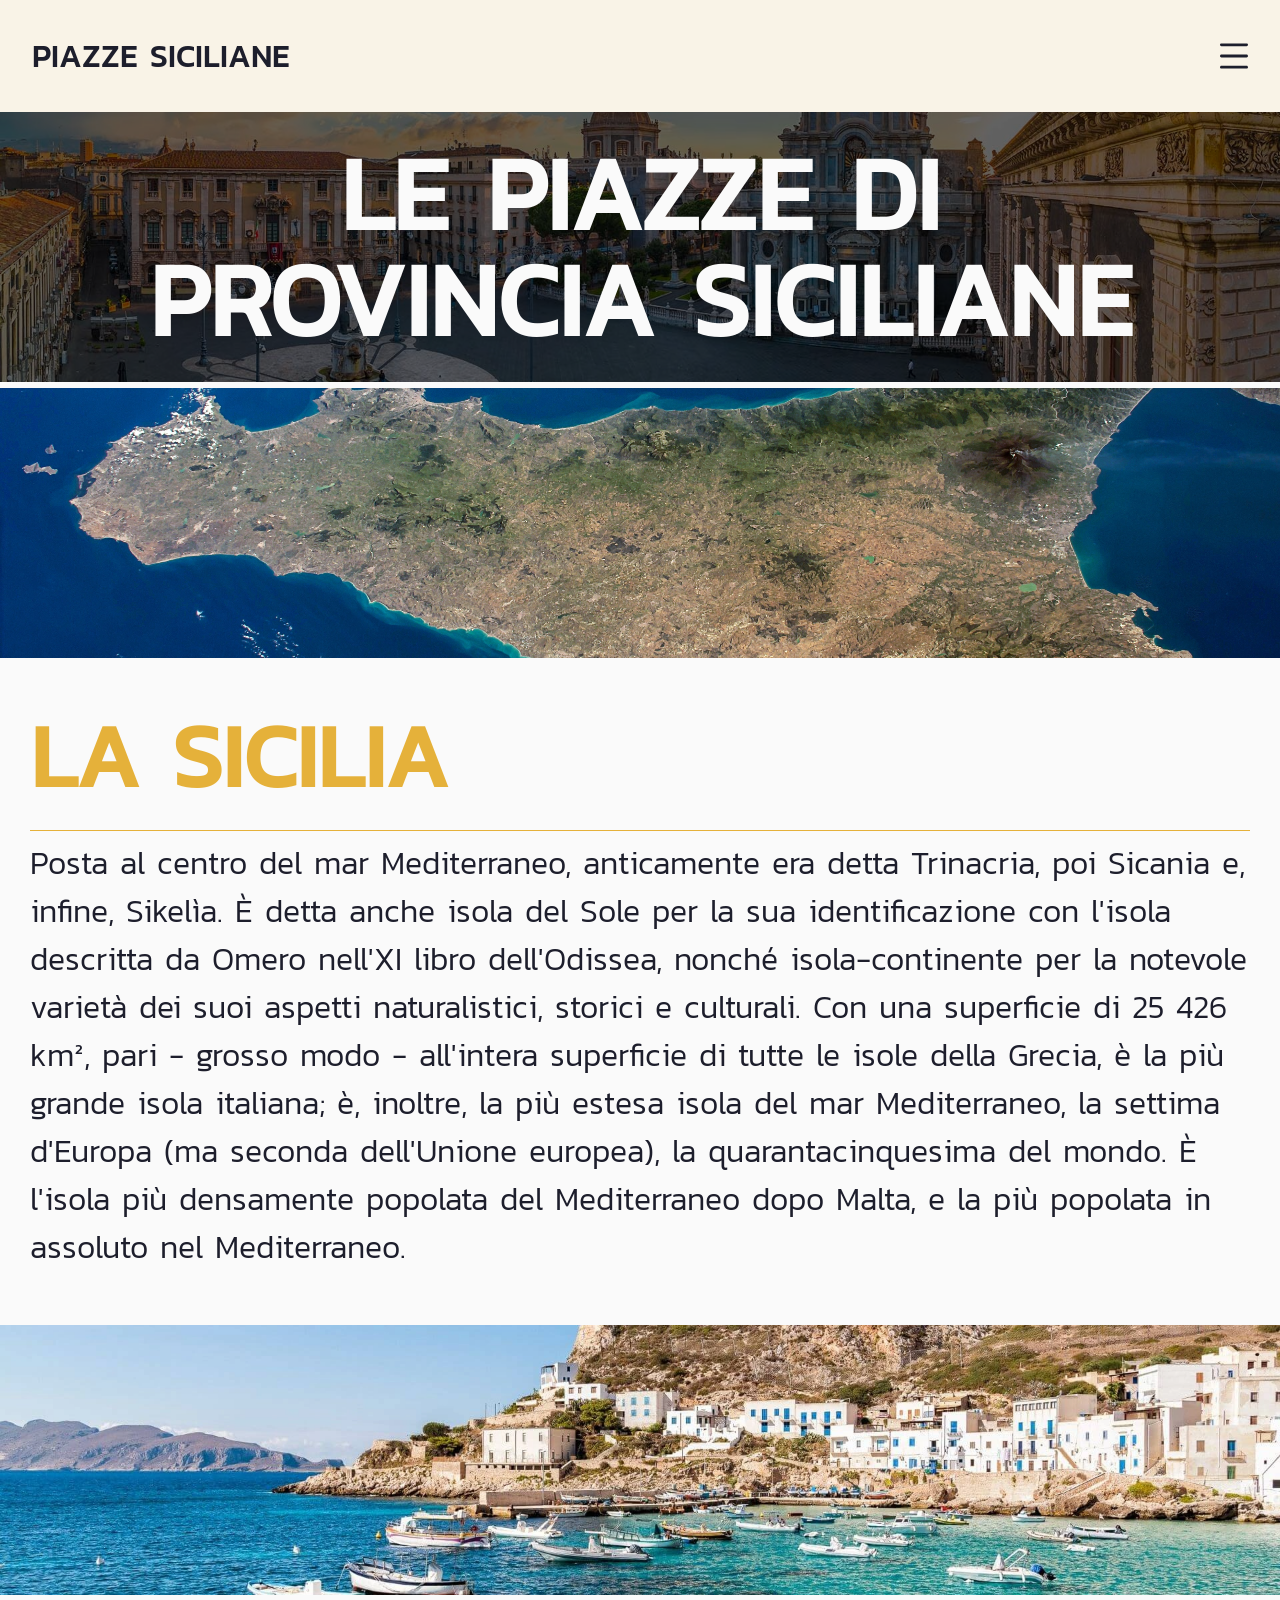
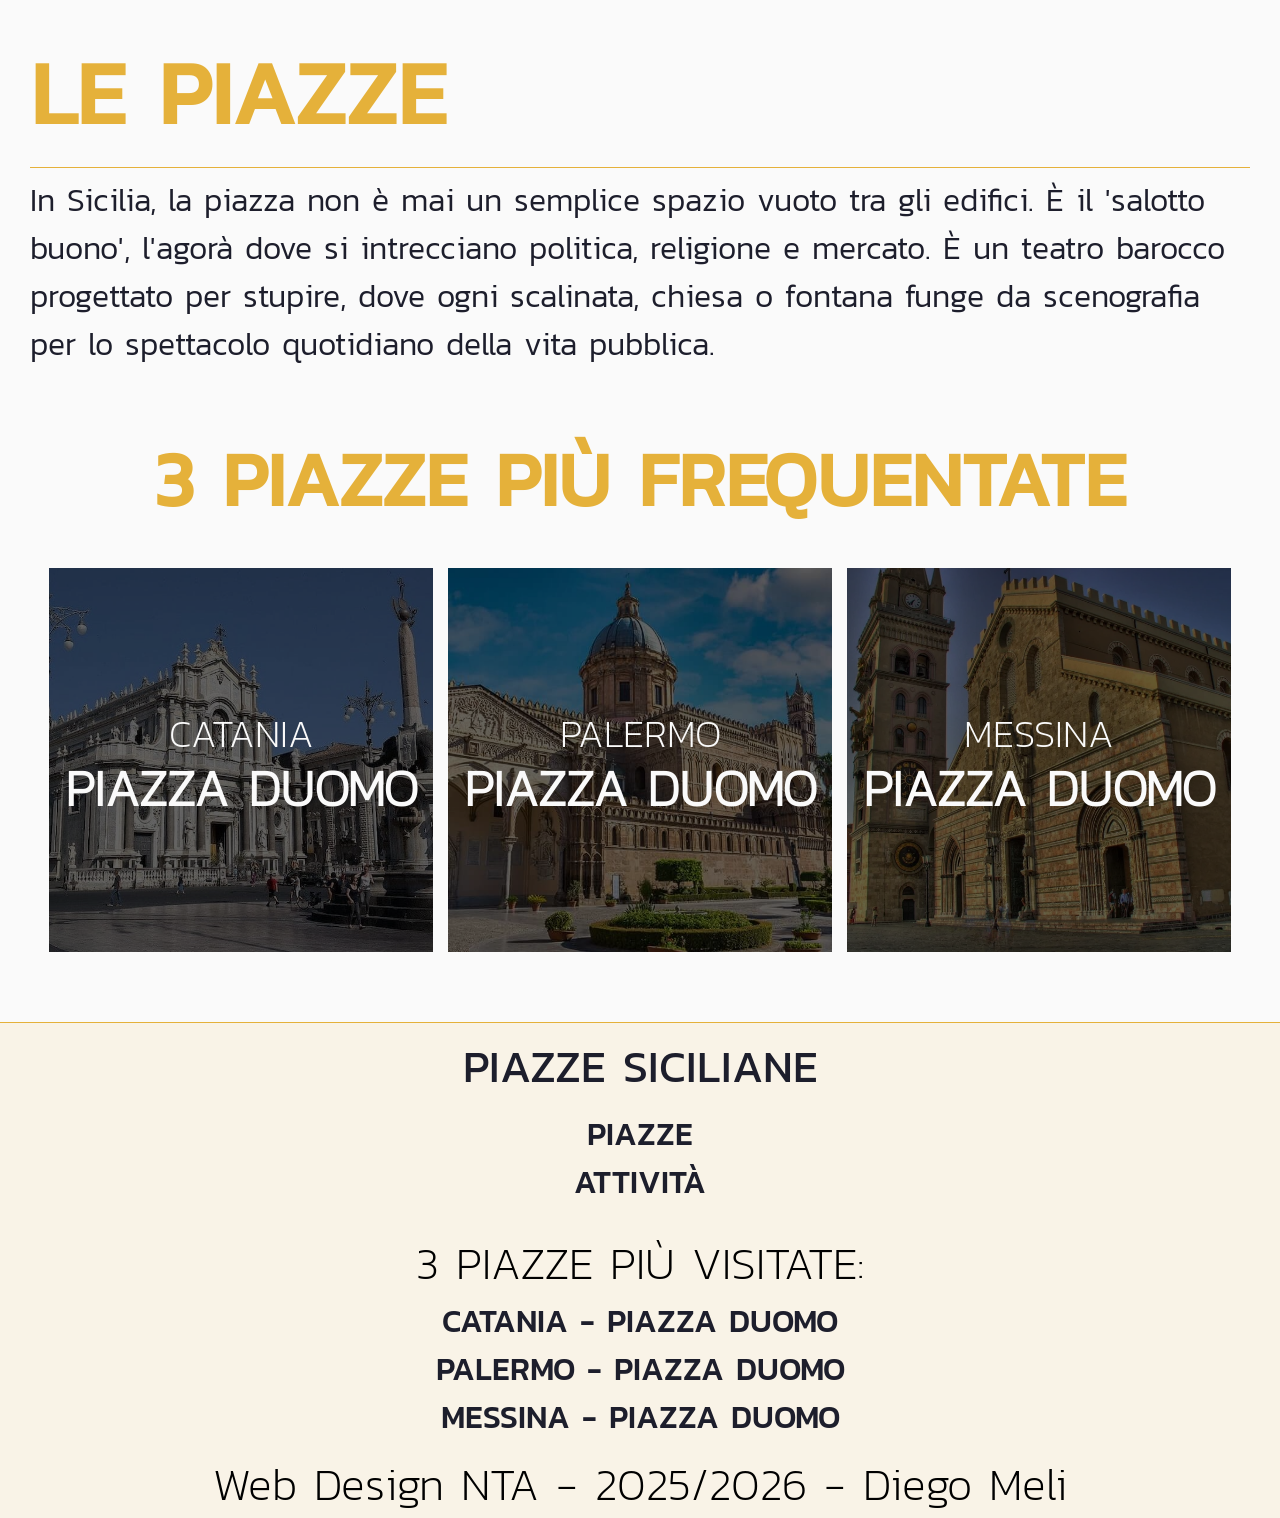
==== commit e67287d8: "completo" ====
--- a/index.html
+++ b/index.html
@@ -36,12 +36,12 @@
 
     </nav>
     <header>
-        <img src="img/header/HOME_HEADER.jpg" alt="">
+        <img src="img/header/HOME_HEADER.webp" alt="">
         <h1>Le piazze di<br>provincia siciliane</h1>
     </header>
     <section class="info">
         <section class="info_dx">
-            <img src="img/Cloudless_Sicily.jpg" alt="">
+            <img src="img/Cloudless_Sicily.webp" alt="">
             <div class="info_dx_txt">
                 <h1>La Sicilia</h1>
                 <hr>
@@ -69,20 +69,20 @@
                     da scenografia per lo spettacolo quotidiano della vita pubblica.
                 </p>
             </div>
-            <img src="img/visitare-la-sicilia.jpg" alt="">
+            <img src="img/visitare-la-sicilia.webp" alt="">
         </section>
         <section class="piazze_importanti">
             <h1>3 Piazze più frequentate</h1>
             <div class="piazze">
                 <article class="card">
-                    <img src="img/piazze/piazzaduomocatania.jpg" alt="">
+                    <img src="img/piazze/piazzaduomocatania.webp" alt="">
                     <a href="piazze/catania_piazza_duomo.html">
                         <p>Catania</p>
                         <h1>Piazza Duomo</h1>
                     </a>
                 </article>
                 <article class="card">
-                    <img src="img/piazze/pianadellacattedralepalermo.jpg" alt="">
+                    <img src="img/piazze/pianadellacattedralepalermo.webp" alt="">
                     <a href="piazze/palermo_piana_cattedrale.html">
                         <p>Palermo</p>
                         <h1>Piazza Duomo</h1>
--- a/style.css
+++ b/style.css
@@ -264,6 +264,10 @@
     letter-spacing: 0%;
 }
 
+.indirizzo {
+    font-family: 'Kanit Medium', system-ui, -apple-system, BlinkMacSystemFont, 'Segoe UI', Roboto, Oxygen, Ubuntu, Cantarell, 'Open Sans', 'Helvetica Neue', sans-serif !important; 
+}
+
 .piazze_importanti {
     display: flex;
     flex-direction: column;
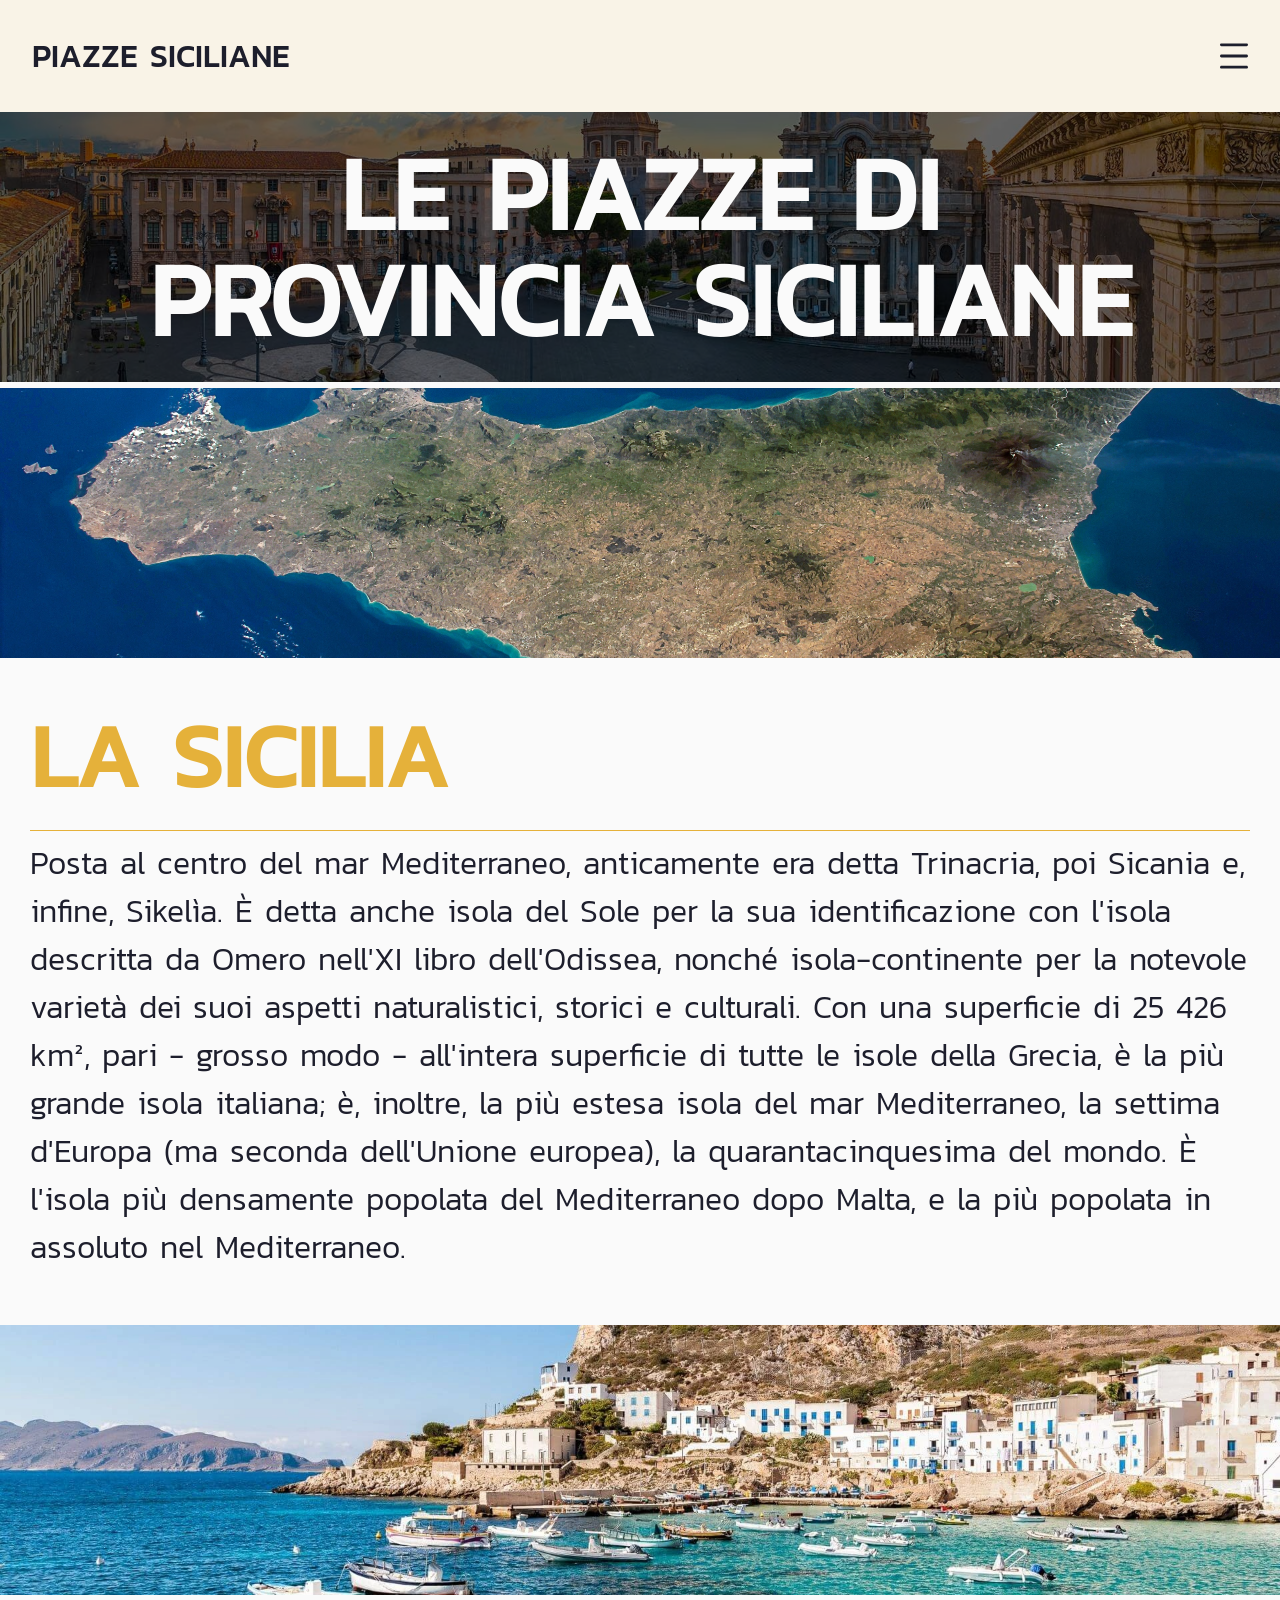
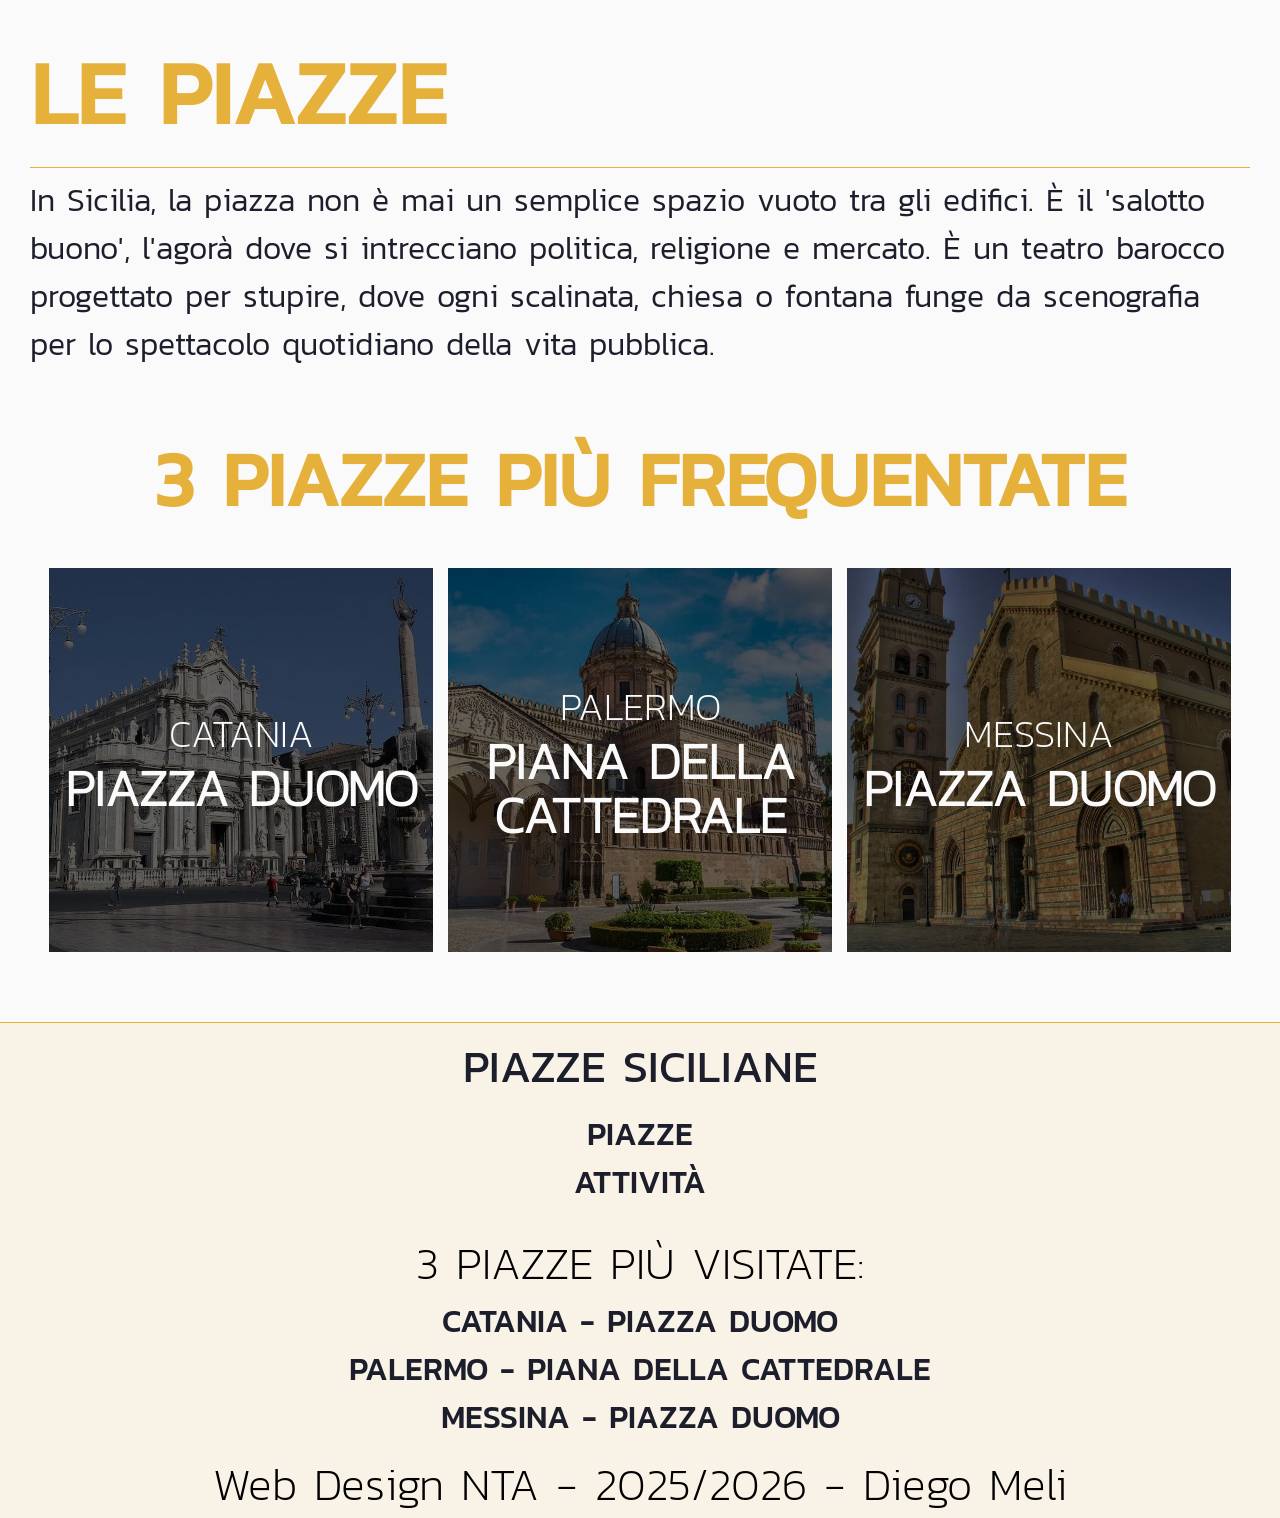
==== commit 9bc65f42: "sito completo" ====
--- a/index.html
+++ b/index.html
@@ -85,7 +85,7 @@
                     <img src="img/piazze/pianadellacattedralepalermo.webp" alt="">
                     <a href="piazze/palermo_piana_cattedrale.html">
                         <p>Palermo</p>
-                        <h1>Piazza Duomo</h1>
+                        <h1>Piana della cattedrale</h1>
                     </a>
                 </article>
                 <article class="card">
@@ -110,7 +110,7 @@
             <div class="footer_link_piazze">
                 <p>3 piazze più visitate:</p>
                 <a href="piazze/catania_piazza_duomo.html">Catania - Piazza Duomo</a>
-                <a href="piazze/palermo_piana_cattedrale.html">Palermo - Piazza Duomo</a>
+                <a href="piazze/palermo_piana_cattedrale.html">Palermo - Piana della cattedrale</a>
                 <a href="piazze/messina_piazza_duomo.html">Messina - Piazza Duomo</a>
             </div>
         </div>
